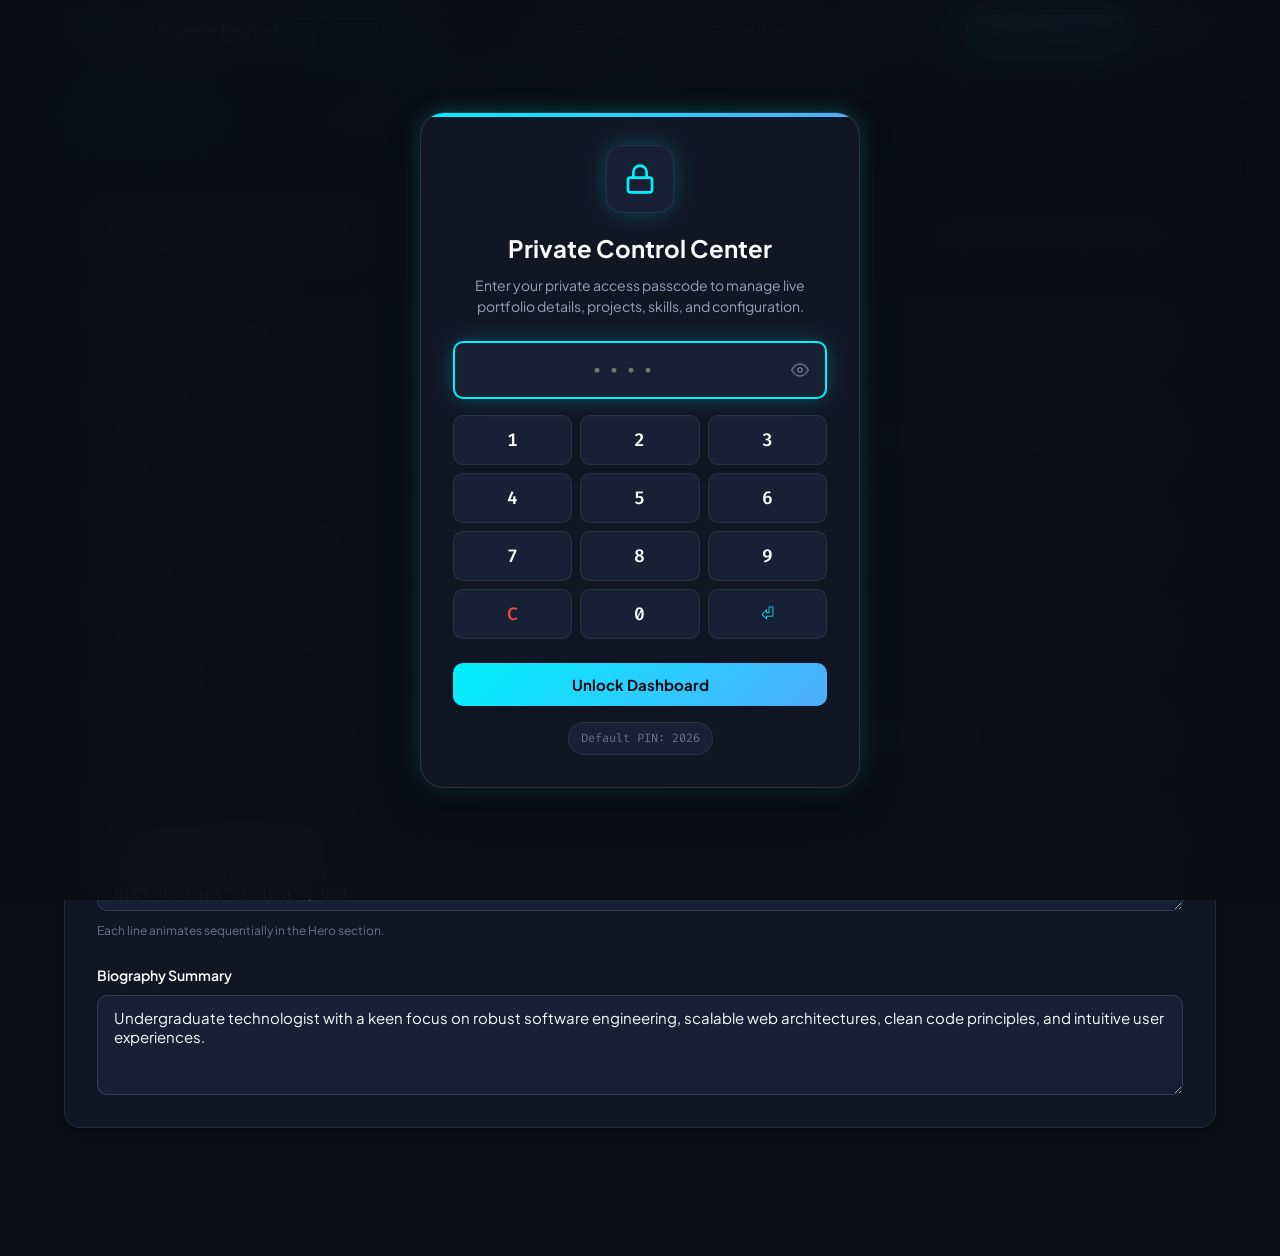
==== admin.html @ c428fb3c "feat: implement developer portfolio with JSON data store and private admin editor Co-authored-by: Op" ====
<!DOCTYPE html>
<html lang="en">
<head>
  <meta charset="UTF-8">
  <meta name="viewport" content="width=device-width, initial-scale=1.0">
  <title>Admin Control Center | Adeepa Marambage Portfolio</title>
  <meta name="robots" content="noindex, nofollow">

  <!-- Favicon -->
  <link rel="icon" type="image/svg+xml" href="data:image/svg+xml,<svg xmlns='http://www.w3.org/2000/svg' viewBox='0 0 100 100'><rect width='100' height='100' rx='20' fill='%230a0d14'/><text x='50' y='64' font-family='monospace' font-size='42' font-weight='bold' fill='%2300f2fe' text-anchor='middle'>&lt;AM/&gt;</text></svg>">

  <!-- Google Fonts Preconnect & Stylesheets -->
  <link rel="preconnect" href="https://fonts.googleapis.com">
  <link rel="preconnect" href="https://fonts.gstatic.com" crossorigin>
  <link href="https://fonts.googleapis.com/css2?family=Fira+Code:wght@400;500;600&family=Plus+Jakarta+Sans:wght@400;500;600;700;800&display=swap" rel="stylesheet">

  <!-- Core & Admin Stylesheets -->
  <link rel="stylesheet" href="css/style.css">
  <link rel="stylesheet" href="css/admin.css">
</head>
<body data-theme="dark">

  <!-- Passcode Security Gate Overlay -->
  <div class="passcode-gate-overlay" id="passcode-gate">
    <div class="passcode-card">
      <div class="lock-icon-wrapper">
        <svg viewBox="0 0 24 24" fill="none" stroke="currentColor" stroke-width="2" stroke-linecap="round" stroke-linejoin="round">
          <rect x="3" y="11" width="18" height="11" rx="2" ry="2"/>
          <path d="M7 11V7a5 5 0 0 1 10 0v4"/>
        </svg>
      </div>
      <h2 class="passcode-title">Private Control Center</h2>
      <p class="passcode-subtitle">
        Enter your private access passcode to manage live portfolio details, projects, skills, and configuration.
      </p>

      <div class="passcode-input-group">
        <input type="password" id="passcode-input" class="passcode-input" placeholder="••••" maxlength="16" autofocus autocomplete="off">
        <button type="button" class="toggle-visibility-btn" id="toggle-visibility-btn" title="Toggle visibility" aria-label="Toggle password visibility">
          <svg viewBox="0 0 24 24" width="18" height="18" fill="none" stroke="currentColor" stroke-width="2" stroke-linecap="round" stroke-linejoin="round"><path d="M1 12s4-8 11-8 11 8 11 8-4 8-11 8-11-8-11-8z"/><circle cx="12" cy="12" r="3"/></svg>
        </button>
      </div>

      <div class="passcode-error-msg" id="passcode-error"></div>

      <!-- Quick Numeric Keypad -->
      <div class="keypad-grid">
        <button type="button" class="keypad-btn" data-val="1">1</button>
        <button type="button" class="keypad-btn" data-val="2">2</button>
        <button type="button" class="keypad-btn" data-val="3">3</button>
        <button type="button" class="keypad-btn" data-val="4">4</button>
        <button type="button" class="keypad-btn" data-val="5">5</button>
        <button type="button" class="keypad-btn" data-val="6">6</button>
        <button type="button" class="keypad-btn" data-val="7">7</button>
        <button type="button" class="keypad-btn" data-val="8">8</button>
        <button type="button" class="keypad-btn" data-val="9">9</button>
        <button type="button" class="keypad-btn" data-val="clear" style="color: var(--error);">C</button>
        <button type="button" class="keypad-btn" data-val="0">0</button>
        <button type="button" class="keypad-btn" data-val="enter" style="color: var(--accent-primary);">⏎</button>
      </div>

      <button type="button" class="btn btn-primary" id="unlock-btn" style="width: 100%; margin-bottom: var(--space-4);">
        <span>Unlock Dashboard</span>
      </button>

      <div>
        <span class="passcode-hint">Default PIN: 2026</span>
      </div>
    </div>
  </div>

  <!-- Sticky Admin Header -->
  <header class="admin-header">
    <div class="container admin-header-content">
      <div class="admin-brand">
        <div class="nav-logo" style="margin: 0;">
          <span class="monogram">&lt;AM /&gt;</span>
          <span>Admin Portal</span>
        </div>
        <span class="admin-badge">Live Sync Active</span>
      </div>

      <div class="admin-controls-group">
        <a href="index.html" target="_blank" rel="noopener noreferrer" class="btn btn-secondary btn-sm" title="Preview live portfolio in a new tab">
          <svg viewBox="0 0 24 24" width="16" height="16" fill="none" stroke="currentColor" stroke-width="2" stroke-linecap="round" stroke-linejoin="round"><path d="M18 13v6a2 2 0 0 1-2 2H5a2 2 0 0 1-2-2V8a2 2 0 0 1 2-2h6"/><polyline points="15 3 21 3 21 9"/><line x1="10" y1="14" x2="21" y2="3"/></svg>
          <span>Preview Site</span>
        </a>
        <button type="button" class="btn btn-secondary btn-sm" id="export-json-btn" title="Download updated portfolio.json">
          <svg viewBox="0 0 24 24" width="16" height="16" fill="none" stroke="currentColor" stroke-width="2" stroke-linecap="round" stroke-linejoin="round"><path d="M21 15v4a2 2 0 0 1-2 2H5a2 2 0 0 1-2-2v-4"/><polyline points="7 10 12 15 17 10"/><line x1="12" y1="15" x2="12" y2="3"/></svg>
          <span>Export JSON</span>
        </button>
        <button type="button" class="btn btn-tertiary btn-sm" id="reset-defaults-btn" title="Reset changes back to default portfolio.json">
          <svg viewBox="0 0 24 24" width="16" height="16" fill="none" stroke="currentColor" stroke-width="2" stroke-linecap="round" stroke-linejoin="round"><path d="M3 12a9 9 0 1 0 9-9 9.75 9.75 0 0 0-6.74 2.74L3 8"/><path d="M3 3v5h5"/></svg>
          <span>Reset Defaults</span>
        </button>
        <button type="button" class="btn btn-primary btn-sm" id="save-live-btn" title="Save changes live to browser storage">
          <svg viewBox="0 0 24 24" width="16" height="16" fill="none" stroke="currentColor" stroke-width="2" stroke-linecap="round" stroke-linejoin="round"><path d="M19 21H5a2 2 0 0 1-2-2V5a2 2 0 0 1 2-2h11l5 5v11a2 2 0 0 1-2 2z"/><polyline points="17 21 17 13 7 13 7 21"/><polyline points="7 3 7 8 15 8"/></svg>
          <span>Save &amp; Apply Live</span>
        </button>
        <button type="button" class="btn btn-secondary btn-sm" id="lock-btn" title="Lock admin session">
          <svg viewBox="0 0 24 24" width="16" height="16" fill="none" stroke="currentColor" stroke-width="2" stroke-linecap="round" stroke-linejoin="round"><rect x="3" y="11" width="18" height="11" rx="2" ry="2"/><path d="M7 11V7a5 5 0 0 1 10 0v4"/></svg>
          <span>Lock</span>
        </button>
      </div>
    </div>
  </header>

  <!-- Main Dashboard Content -->
  <main class="container admin-main-container">
    <!-- Tab Navigation -->
    <nav class="admin-tabs-nav" aria-label="Dashboard Tabs">
      <button type="button" class="admin-tab-btn active" data-tab="profile">
        <svg viewBox="0 0 24 24" fill="none" stroke="currentColor" stroke-width="2" stroke-linecap="round" stroke-linejoin="round"><path d="M20 21v-2a4 4 0 0 0-4-4H8a4 4 0 0 0-4 4v2"/><circle cx="12" cy="7" r="4"/></svg>
        <span>Profile &amp; Bio</span>
      </button>
      <button type="button" class="admin-tab-btn" data-tab="projects">
        <svg viewBox="0 0 24 24" fill="none" stroke="currentColor" stroke-width="2" stroke-linecap="round" stroke-linejoin="round"><polygon points="12 2 2 7 12 12 22 7 12 2"/><polyline points="2 17 12 22 22 17"/><polyline points="2 12 12 17 22 12"/></svg>
        <span>Projects (CRUD)</span>
      </button>
      <button type="button" class="admin-tab-btn" data-tab="skills">
        <svg viewBox="0 0 24 24" fill="none" stroke="currentColor" stroke-width="2" stroke-linecap="round" stroke-linejoin="round"><path d="M14.7 6.3a1 1 0 0 0 0 1.4l1.6 1.6a1 1 0 0 0 1.4 0l3.77-3.77a6 6 0 0 1-7.94 7.94l-6.91 6.91a2.12 2.12 0 0 1-3-3l6.91-6.91a6 6 0 0 1 7.94-7.94l-3.76 3.76z"/></svg>
        <span>Skills</span>
      </button>
      <button type="button" class="admin-tab-btn" data-tab="stats">
        <svg viewBox="0 0 24 24" fill="none" stroke="currentColor" stroke-width="2" stroke-linecap="round" stroke-linejoin="round"><line x1="18" y1="20" x2="18" y2="10"/><line x1="12" y1="20" x2="12" y2="4"/><line x1="6" y1="20" x2="6" y2="14"/></svg>
        <span>Stats &amp; Timeline</span>
      </button>
      <button type="button" class="admin-tab-btn" data-tab="security">
        <svg viewBox="0 0 24 24" fill="none" stroke="currentColor" stroke-width="2" stroke-linecap="round" stroke-linejoin="round"><rect x="3" y="11" width="18" height="11" rx="2" ry="2"/><path d="M7 11V7a5 5 0 0 1 10 0v4"/></svg>
        <span>Security PIN</span>
      </button>
      <button type="button" class="admin-tab-btn" data-tab="raw">
        <svg viewBox="0 0 24 24" fill="none" stroke="currentColor" stroke-width="2" stroke-linecap="round" stroke-linejoin="round"><polyline points="16 18 22 12 16 6"/><polyline points="8 6 2 12 8 18"/></svg>
        <span>Raw JSON</span>
      </button>
    </nav>

    <!-- Tab 1: Profile & Bio -->
    <section class="admin-tab-panel active" id="tab-profile">
      <div class="admin-card">
        <div class="admin-card-header">
          <h3 class="admin-card-title">Personal &amp; Contact Details</h3>
          <span class="form-help">Syncs with Hero, About, and Contact sections</span>
        </div>

        <div class="admin-form-grid">
          <div class="form-group">
            <label class="form-label" for="profile-name">Full Name</label>
            <input type="text" class="form-control" id="profile-name">
          </div>
          <div class="form-group">
            <label class="form-label" for="profile-shortname">Short Name</label>
            <input type="text" class="form-control" id="profile-shortname">
          </div>
          <div class="form-group">
            <label class="form-label" for="profile-monogram">Monogram Logo</label>
            <input type="text" class="form-control" id="profile-monogram" placeholder="<AM />">
          </div>
          <div class="form-group">
            <label class="form-label" for="profile-degree">Degree / Title</label>
            <input type="text" class="form-control" id="profile-degree">
          </div>
          <div class="form-group">
            <label class="form-label" for="profile-institution">Institution / University</label>
            <input type="text" class="form-control" id="profile-institution">
          </div>
          <div class="form-group">
            <label class="form-label" for="profile-location">Location</label>
            <input type="text" class="form-control" id="profile-location">
          </div>
          <div class="form-group">
            <label class="form-label" for="profile-email">Email Address</label>
            <input type="email" class="form-control" id="profile-email">
          </div>
          <div class="form-group">
            <label class="form-label" for="profile-status">Availability Status</label>
            <input type="text" class="form-control" id="profile-status" placeholder="Available for Opportunities">
          </div>
          <div class="form-group">
            <label class="form-label" for="profile-github">GitHub Profile URL</label>
            <input type="url" class="form-control" id="profile-github">
          </div>
          <div class="form-group">
            <label class="form-label" for="profile-linkedin">LinkedIn Profile URL</label>
            <input type="url" class="form-control" id="profile-linkedin">
          </div>
        </div>

        <div class="admin-form-grid single-col" style="margin-top: var(--space-6);">
          <div class="form-group">
            <label class="form-label" for="profile-typewriter">Typewriter Subtitle Roles (One per line)</label>
            <textarea class="form-control" id="profile-typewriter" style="min-height: 100px; font-family: var(--font-mono);"></textarea>
            <span class="form-help">Each line animates sequentially in the Hero section.</span>
          </div>

          <div class="form-group">
            <label class="form-label" for="profile-bio">Biography Summary</label>
            <textarea class="form-control" id="profile-bio" style="min-height: 100px;"></textarea>
          </div>
        </div>
      </div>
    </section>

    <!-- Tab 2: Projects (CRUD) -->
    <section class="admin-tab-panel" id="tab-projects">
      <div class="admin-card">
        <div class="admin-card-header">
          <h3 class="admin-card-title">Featured Projects Management</h3>
          <button type="button" class="btn btn-primary btn-sm" onclick="openProjectModal(null)">
            <span>+ Add New Project</span>
          </button>
        </div>

        <div class="projects-manager-list" id="projects-list-container">
          <!-- Populated by admin.js -->
        </div>
      </div>
    </section>

    <!-- Tab 3: Skills -->
    <section class="admin-tab-panel" id="tab-skills">
      <div class="admin-card">
        <div class="admin-card-header">
          <h3 class="admin-card-title">Technical Skills Categories</h3>
          <span class="form-help">Add, edit, or remove technology tags per domain</span>
        </div>

        <div class="skills-manager-grid" id="skills-manager-container">
          <!-- Populated by admin.js -->
        </div>
      </div>
    </section>

    <!-- Tab 4: Stats & Timeline -->
    <section class="admin-tab-panel" id="tab-stats">
      <!-- Stats Editor -->
      <div class="admin-card">
        <div class="admin-card-header">
          <h3 class="admin-card-title">Key Impact Statistics</h3>
          <span class="form-help">4 numeric counter metrics shown on the portfolio</span>
        </div>

        <div class="admin-form-grid">
          <!-- Stat 0 -->
          <div class="form-group">
            <label class="form-label">Metric 1 (Projects)</label>
            <input type="text" class="form-control" id="stat-val-0" placeholder="10+">
            <input type="text" class="form-control" id="stat-lbl-0" placeholder="Projects Completed" style="margin-top: 6px;">
            <input type="number" class="form-control" id="stat-num-0" placeholder="Numeric: 10" style="margin-top: 6px;">
          </div>
          <!-- Stat 1 -->
          <div class="form-group">
            <label class="form-label">Metric 2 (Quality)</label>
            <input type="text" class="form-control" id="stat-val-1" placeholder="100%">
            <input type="text" class="form-control" id="stat-lbl-1" placeholder="Code Quality & Git" style="margin-top: 6px;">
            <input type="number" class="form-control" id="stat-num-1" placeholder="Numeric: 100" style="margin-top: 6px;">
          </div>
          <!-- Stat 2 -->
          <div class="form-group">
            <label class="form-label">Metric 3 (Domains)</label>
            <input type="text" class="form-control" id="stat-val-2" placeholder="4">
            <input type="text" class="form-control" id="stat-lbl-2" placeholder="Core Tech Domains" style="margin-top: 6px;">
            <input type="number" class="form-control" id="stat-num-2" placeholder="Numeric: 4" style="margin-top: 6px;">
          </div>
          <!-- Stat 3 -->
          <div class="form-group">
            <label class="form-label">Metric 4 (Pursuit)</label>
            <input type="text" class="form-control" id="stat-val-3" placeholder="BICT (Hons)">
            <input type="text" class="form-control" id="stat-lbl-3" placeholder="Degree Pursuit" style="margin-top: 6px;">
            <input type="number" class="form-control" id="stat-num-3" placeholder="Numeric (Optional)" style="margin-top: 6px;">
          </div>
        </div>
      </div>

      <!-- Timeline Editor -->
      <div class="admin-card">
        <div class="admin-card-header">
          <h3 class="admin-card-title">Academic &amp; Project Journey Milestones</h3>
          <button type="button" class="btn btn-primary btn-sm" onclick="openTimelineModal(null)">
            <span>+ Add Milestone</span>
          </button>
        </div>

        <div class="projects-manager-list" id="timeline-list-container">
          <!-- Populated by admin.js -->
        </div>
      </div>
    </section>

    <!-- Tab 5: Security PIN -->
    <section class="admin-tab-panel" id="tab-security">
      <div class="admin-card" style="max-width: 600px;">
        <div class="admin-card-header">
          <h3 class="admin-card-title">Update Private Access Passcode</h3>
          <span class="form-help">Customize the PIN used to unlock this page</span>
        </div>

        <form id="change-passcode-form">
          <div class="form-group" style="margin-bottom: var(--space-4);">
            <label class="form-label" for="current-pin">Current Passcode</label>
            <input type="password" class="form-control" id="current-pin" required placeholder="Default is 2026">
          </div>
          <div class="form-group" style="margin-bottom: var(--space-4);">
            <label class="form-label" for="new-pin">New Passcode (min 4 characters)</label>
            <input type="password" class="form-control" id="new-pin" required minlength="4">
          </div>
          <div class="form-group" style="margin-bottom: var(--space-6);">
            <label class="form-label" for="confirm-pin">Confirm New Passcode</label>
            <input type="password" class="form-control" id="confirm-pin" required minlength="4">
          </div>

          <button type="submit" class="btn btn-primary">
            <span>Update Passcode</span>
          </button>
        </form>

        <div style="margin-top: var(--space-8); padding-top: var(--space-4); border-top: 1px solid var(--border-subtle);">
          <p class="form-help">
            🔒 Passcode is securely saved in browser storage. Clearing browser data will reset the PIN back to the default <strong>2026</strong>.
          </p>
        </div>
      </div>
    </section>

    <!-- Tab 6: Raw JSON Editor -->
    <section class="admin-tab-panel" id="tab-raw">
      <div class="admin-card">
        <div class="admin-card-header">
          <h3 class="admin-card-title">Direct JSON Code Editor</h3>
          <div style="display: flex; gap: var(--space-2);">
            <button type="button" class="btn btn-secondary btn-sm" id="format-raw-btn">Format JSON</button>
            <button type="button" class="btn btn-primary btn-sm" id="apply-raw-btn">Apply &amp; Save Live</button>
          </div>
        </div>

        <textarea id="raw-json-editor" class="raw-json-textarea" spellcheck="false"></textarea>
      </div>
    </section>
  </main>

  <!-- Project Edit / Create Modal -->
  <div class="admin-modal-overlay" id="project-modal" role="dialog" aria-modal="true">
    <div class="admin-modal-card">
      <div class="admin-modal-header">
        <h3 id="project-modal-title">Edit Project</h3>
        <button type="button" class="modal-close-btn" onclick="closeProjectModal()">&times;</button>
      </div>

      <form id="project-form">
        <input type="hidden" id="modal-proj-id">

        <div class="form-group" style="margin-bottom: var(--space-4);">
          <label class="form-label" for="modal-proj-title">Project Title *</label>
          <input type="text" class="form-control" id="modal-proj-title" required>
        </div>

        <div class="admin-form-grid" style="margin-bottom: var(--space-4);">
          <div class="form-group">
            <label class="form-label" for="modal-proj-category">Category Key</label>
            <select class="form-control" id="modal-proj-category">
              <option value="systems">Systems</option>
              <option value="web">Web Application</option>
              <option value="backend">Backend / API</option>
            </select>
          </div>
          <div class="form-group">
            <label class="form-label" for="modal-proj-catlabel">Category Display Label</label>
            <input type="text" class="form-control" id="modal-proj-catlabel" placeholder="e.g. Systems / Web">
          </div>
        </div>

        <div class="admin-form-grid" style="margin-bottom: var(--space-4);">
          <div class="form-group">
            <label class="form-label" for="modal-proj-badge">Badge Label</label>
            <input type="text" class="form-control" id="modal-proj-badge" placeholder="e.g. Systems & Billing">
          </div>
          <div class="form-group" style="display: flex; align-items: center; gap: 8px; margin-top: 28px;">
            <input type="checkbox" id="modal-proj-featured" style="width: 18px; height: 18px;">
            <label for="modal-proj-featured" style="font-weight: 600; cursor: pointer;">Featured Project</label>
          </div>
        </div>

        <div class="form-group" style="margin-bottom: var(--space-4);">
          <label class="form-label" for="modal-proj-desc">Description</label>
          <textarea class="form-control" id="modal-proj-desc" style="min-height: 80px;"></textarea>
        </div>

        <div class="form-group" style="margin-bottom: var(--space-4);">
          <label class="form-label" for="modal-proj-tags">Technology Tags (Comma-separated)</label>
          <input type="text" class="form-control" id="modal-proj-tags" placeholder="PHP, MySQL, JavaScript, CSS3">
        </div>

        <div class="admin-form-grid" style="margin-bottom: var(--space-6);">
          <div class="form-group">
            <label class="form-label" for="modal-proj-github">GitHub URL</label>
            <input type="url" class="form-control" id="modal-proj-github">
          </div>
          <div class="form-group">
            <label class="form-label" for="modal-proj-demo">Live Demo URL (Optional)</label>
            <input type="url" class="form-control" id="modal-proj-demo" placeholder="https://...">
          </div>
        </div>

        <div style="display: flex; justify-content: flex-end; gap: var(--space-3);">
          <button type="button" class="btn btn-secondary" onclick="closeProjectModal()">Cancel</button>
          <button type="submit" class="btn btn-primary">Save Project</button>
        </div>
      </form>
    </div>
  </div>

  <!-- Timeline Edit / Create Modal -->
  <div class="admin-modal-overlay" id="timeline-modal" role="dialog" aria-modal="true">
    <div class="admin-modal-card">
      <div class="admin-modal-header">
        <h3 id="timeline-modal-title">Edit Milestone</h3>
        <button type="button" class="modal-close-btn" onclick="closeTimelineModal()">&times;</button>
      </div>

      <form id="timeline-form">
        <div class="form-group" style="margin-bottom: var(--space-4);">
          <label class="form-label" for="modal-time-period">Time Period *</label>
          <input type="text" class="form-control" id="modal-time-period" required placeholder="e.g. 2023 - Present">
        </div>

        <div class="form-group" style="margin-bottom: var(--space-4);">
          <label class="form-label" for="modal-time-title">Title / Degree *</label>
          <input type="text" class="form-control" id="modal-time-title" required>
        </div>

        <div class="form-group" style="margin-bottom: var(--space-4);">
          <label class="form-label" for="modal-time-inst">Institution / Organization</label>
          <input type="text" class="form-control" id="modal-time-inst">
        </div>

        <div class="form-group" style="margin-bottom: var(--space-4);">
          <label class="form-label" for="modal-time-desc">Description</label>
          <textarea class="form-control" id="modal-time-desc" style="min-height: 80px;"></textarea>
        </div>

        <div class="form-group" style="margin-bottom: var(--space-6);">
          <label class="form-label" for="modal-time-type">Type</label>
          <select class="form-control" id="modal-time-type">
            <option value="education">Education</option>
            <option value="project">Project / Experience</option>
          </select>
        </div>

        <div style="display: flex; justify-content: flex-end; gap: var(--space-3);">
          <button type="button" class="btn btn-secondary" onclick="closeTimelineModal()">Cancel</button>
          <button type="submit" class="btn btn-primary">Save Milestone</button>
        </div>
      </form>
    </div>
  </div>

  <!-- Admin Toast Notification -->
  <aside class="toast-notification" id="admin-toast" role="status" aria-live="polite">
    <svg viewBox="0 0 24 24" fill="none" stroke="currentColor" stroke-width="2" stroke-linecap="round" stroke-linejoin="round">
      <path d="M22 11.08V12a10 10 0 1 1-5.93-9.14"/>
      <polyline points="22 4 12 14.01 9 11.01"/>
    </svg>
    <span id="admin-toast-msg">Operation completed!</span>
  </aside>

  <!-- Admin JavaScript Engine -->
  <script src="js/admin.js" defer></script>
</body>
</html>
---- css/style.css ----
/* ==========================================================================
   Adeepa Marambage - Personal Developer Portfolio Design System
   Architecture: Pure Modern CSS3 (Variables, Grid, Flexbox, Glassmorphism)
   Themes: Cyber Obsidian (Dark, Default) & Clean Silicon (Light)
   ========================================================================== */

/* --- 1. CSS Custom Properties / Design Tokens --- */
:root {
  /* Dark Theme Tokens ("Cyber Obsidian" - Default) */
  --bg-base: #0a0d14;
  --bg-surface: #111625;
  --bg-surface-elevated: #182035;
  --bg-glass: rgba(17, 22, 37, 0.78);
  --bg-glass-card: rgba(17, 22, 37, 0.65);
  --border-subtle: rgba(255, 255, 255, 0.08);
  --border-card: rgba(255, 255, 255, 0.12);
  --border-focus: #00f2fe;

  --accent-primary: #00f2fe;
  --accent-secondary: #4facfe;
  --accent-gradient: linear-gradient(135deg, #00f2fe 0%, #4facfe 100%);
  --accent-glow: rgba(0, 242, 254, 0.28);
  --accent-glow-subtle: rgba(0, 242, 254, 0.12);

  --text-primary: #f8fafc;
  --text-secondary: #94a3b8;
  --text-muted: #64748b;

  --success: #10b981;
  --success-glow: rgba(16, 185, 129, 0.3);
  --warning: #f59e0b;
  --error: #ef4444;

  /* Typography */
  --font-sans: 'Plus Jakarta Sans', system-ui, -apple-system, BlinkMacSystemFont, 'Segoe UI', Roboto, sans-serif;
  --font-mono: 'Fira Code', 'JetBrains Mono', SFMono-Regular, Consolas, monospace;

  /* Spacing Scale */
  --space-1: 4px;
  --space-2: 8px;
  --space-3: 12px;
  --space-4: 16px;
  --space-6: 24px;
  --space-8: 32px;
  --space-12: 48px;
  --space-16: 64px;
  --space-24: 96px;

  /* Border Radii */
  --radius-sm: 6px;
  --radius-md: 10px;
  --radius-lg: 16px;
  --radius-xl: 24px;
  --radius-full: 9999px;

  /* Shadows */
  --shadow-sm: 0 2px 8px rgba(0, 0, 0, 0.2);
  --shadow-md: 0 8px 24px -4px rgba(0, 0, 0, 0.35);
  --shadow-lg: 0 16px 36px -6px rgba(0, 0, 0, 0.5);
  --shadow-glow: 0 0 24px -2px var(--accent-glow);
  --shadow-hover: 0 14px 32px -6px rgba(0, 0, 0, 0.45), 0 0 20px -2px var(--accent-glow);

  /* Transitions */
  --ease-standard: cubic-bezier(0.4, 0, 0.2, 1);
  --transition-fast: 160ms var(--ease-standard);
  --transition-normal: 260ms var(--ease-standard);
  --transition-slow: 400ms var(--ease-standard);

  /* Layout */
  --container-max: 1200px;
  --nav-height: 72px;
}

/* Light Theme Tokens ("Clean Silicon") */
[data-theme="light"] {
  --bg-base: #f8fafc;
  --bg-surface: #ffffff;
  --bg-surface-elevated: #f1f5f9;
  --bg-glass: rgba(255, 255, 255, 0.88);
  --bg-glass-card: rgba(255, 255, 255, 0.85);
  --border-subtle: rgba(15, 23, 42, 0.08);
  --border-card: rgba(15, 23, 42, 0.12);
  --border-focus: #0284c7;

  --accent-primary: #0284c7;
  --accent-secondary: #2563eb;
  --accent-gradient: linear-gradient(135deg, #0284c7 0%, #2563eb 100%);
  --accent-glow: rgba(2, 132, 199, 0.22);
  --accent-glow-subtle: rgba(2, 132, 199, 0.1);

  --text-primary: #0f172a;
  --text-secondary: #334155;
  --text-muted: #64748b;

  --success: #059669;
  --success-glow: rgba(5, 150, 105, 0.25);
  --warning: #d97706;
  --error: #dc2626;

  --shadow-sm: 0 2px 8px rgba(15, 23, 42, 0.06);
  --shadow-md: 0 8px 24px -4px rgba(15, 23, 42, 0.08);
  --shadow-lg: 0 16px 36px -6px rgba(15, 23, 42, 0.12);
  --shadow-hover: 0 14px 32px -6px rgba(15, 23, 42, 0.12), 0 0 20px -2px var(--accent-glow);
}

/* --- 2. CSS Reset & Base Elements --- */
*, *::before, *::after {
  box-sizing: border-box;
  margin: 0;
  padding: 0;
}

html {
  font-size: 16px;
  scroll-behavior: smooth;
  scroll-padding-top: calc(var(--nav-height) + 16px);
  -webkit-text-size-adjust: 100%;
}

body {
  font-family: var(--font-sans);
  background-color: var(--bg-base);
  color: var(--text-primary);
  line-height: 1.6;
  min-height: 100vh;
  overflow-x: hidden;
  transition: background-color var(--transition-normal), color var(--transition-normal);
  position: relative;
}

/* Background ambient tech glow effects */
body::before {
  content: '';
  position: fixed;
  top: -200px;
  left: 50%;
  transform: translateX(-50%);
  width: 900px;
  height: 500px;
  background: radial-gradient(circle, var(--accent-glow-subtle) 0%, transparent 70%);
  pointer-events: none;
  z-index: 0;
}

a {
  color: inherit;
  text-decoration: none;
  transition: color var(--transition-fast);
}

ul {
  list-style: none;
}

img, svg {
  display: block;
  max-width: 100%;
}

button, input, textarea {
  font-family: inherit;
  font-size: inherit;
  color: inherit;
}

button {
  cursor: pointer;
  border: none;
  background: none;
}

/* Focus styles */
:focus-visible {
  outline: 2px solid var(--border-focus);
  outline-offset: 3px;
  border-radius: var(--radius-sm);
}

/* --- 3. Layout Containers --- */
.container {
  width: 100%;
  max-width: var(--container-max);
  margin-left: auto;
  margin-right: auto;
  padding-left: var(--space-6);
  padding-right: var(--space-6);
  position: relative;
  z-index: 1;
}

.section {
  padding-top: var(--space-24);
  padding-bottom: var(--space-24);
  position: relative;
}

.section-header {
  text-align: center;
  max-width: 680px;
  margin: 0 auto var(--space-16);
}

.section-tag {
  display: inline-flex;
  align-items: center;
  gap: var(--space-2);
  font-family: var(--font-mono);
  font-size: 0.8125rem;
  font-weight: 500;
  text-transform: uppercase;
  letter-spacing: 0.08em;
  color: var(--accent-primary);
  background: var(--accent-glow-subtle);
  border: 1px solid var(--border-subtle);
  padding: 4px 14px;
  border-radius: var(--radius-full);
  margin-bottom: var(--space-3);
}

.section-title {
  font-size: 2.25rem;
  font-weight: 700;
  line-height: 1.25;
  letter-spacing: -0.02em;
  margin-bottom: var(--space-3);
  color: var(--text-primary);
}

.section-subtitle {
  font-size: 1.0625rem;
  color: var(--text-secondary);
  line-height: 1.6;
}

/* --- 4. Navigation & Header --- */
.navbar {
  position: fixed;
  top: 0;
  left: 0;
  right: 0;
  height: var(--nav-height);
  z-index: 1000;
  display: flex;
  align-items: center;
  transition: background-color var(--transition-normal), backdrop-filter var(--transition-normal), border-color var(--transition-normal), box-shadow var(--transition-normal);
  border-bottom: 1px solid transparent;
}

.navbar.scrolled {
  background: var(--bg-glass);
  backdrop-filter: blur(14px);
  -webkit-backdrop-filter: blur(14px);
  border-bottom: 1px solid var(--border-subtle);
  box-shadow: var(--shadow-sm);
}

.nav-container {
  display: flex;
  align-items: center;
  justify-content: space-between;
  width: 100%;
}

.nav-logo {
  display: flex;
  align-items: center;
  gap: var(--space-2);
  font-weight: 700;
  font-size: 1.25rem;
  letter-spacing: -0.01em;
  color: var(--text-primary);
}

.nav-logo .monogram {
  font-family: var(--font-mono);
  font-size: 1.125rem;
  font-weight: 700;
  background: var(--accent-gradient);
  -webkit-background-clip: text;
  background-clip: text;
  color: transparent;
  padding: 4px 8px;
  border-radius: var(--radius-sm);
  background-color: var(--bg-surface-elevated);
  border: 1px solid var(--border-subtle);
  display: inline-block;
  transition: transform var(--transition-fast), box-shadow var(--transition-fast);
}

.nav-logo:hover .monogram {
  transform: scale(1.05);
  box-shadow: var(--shadow-glow);
}

.nav-menu {
  display: flex;
  align-items: center;
  gap: var(--space-8);
}

.nav-link {
  font-size: 0.9375rem;
  font-weight: 500;
  color: var(--text-secondary);
  position: relative;
  padding: 6px 0;
  transition: color var(--transition-fast);
}

.nav-link::after {
  content: '';
  position: absolute;
  bottom: 0;
  left: 50%;
  width: 0;
  height: 2px;
  background: var(--accent-gradient);
  border-radius: var(--radius-full);
  transition: width var(--transition-normal), left var(--transition-normal);
}

.nav-link:hover,
.nav-link.active {
  color: var(--text-primary);
}

.nav-link:hover::after,
.nav-link.active::after {
  width: 100%;
  left: 0;
}

.nav-actions {
  display: flex;
  align-items: center;
  gap: var(--space-4);
}

/* Theme Toggle Button */
.theme-toggle-btn {
  display: inline-flex;
  align-items: center;
  justify-content: center;
  width: 42px;
  height: 42px;
  border-radius: var(--radius-full);
  background: var(--bg-surface);
  border: 1px solid var(--border-subtle);
  color: var(--text-primary);
  transition: transform var(--transition-fast), background-color var(--transition-fast), border-color var(--transition-fast), box-shadow var(--transition-fast);
  position: relative;
  overflow: hidden;
}

.theme-toggle-btn:hover {
  border-color: var(--border-focus);
  box-shadow: var(--shadow-glow);
  transform: rotate(15deg);
}

.theme-toggle-btn svg {
  width: 20px;
  height: 20px;
  transition: transform var(--transition-normal), opacity var(--transition-normal);
}

.theme-toggle-btn .icon-moon {
  display: block;
}

.theme-toggle-btn .icon-sun {
  display: none;
}

[data-theme="light"] .theme-toggle-btn .icon-moon {
  display: none;
}

[data-theme="light"] .theme-toggle-btn .icon-sun {
  display: block;
}

/* Mobile Hamburger Button */
.nav-toggle-btn {
  display: none;
  flex-direction: column;
  justify-content: space-between;
  width: 32px;
  height: 24px;
  padding: 0;
  z-index: 1001;
}

.nav-toggle-btn span {
  display: block;
  height: 2.5px;
  width: 100%;
  background-color: var(--text-primary);
  border-radius: var(--radius-full);
  transition: transform var(--transition-normal), opacity var(--transition-normal);
}

.nav-toggle-btn.open span:nth-child(1) {
  transform: translateY(10.5px) rotate(45deg);
}

.nav-toggle-btn.open span:nth-child(2) {
  opacity: 0;
}

.nav-toggle-btn.open span:nth-child(3) {
  transform: translateY(-10.5px) rotate(-45deg);
}

/* --- 5. Hero Section --- */
.hero-section {
  min-height: 100vh;
  display: flex;
  align-items: center;
  padding-top: calc(var(--nav-height) + var(--space-12));
  padding-bottom: var(--space-16);
  position: relative;
}

.hero-content {
  max-width: 860px;
}

/* Status Pill */
.status-pill {
  display: inline-flex;
  align-items: center;
  gap: var(--space-2);
  padding: 6px 14px;
  background: var(--bg-surface);
  border: 1px solid var(--border-subtle);
  border-radius: var(--radius-full);
  font-size: 0.875rem;
  font-weight: 500;
  color: var(--text-secondary);
  margin-bottom: var(--space-6);
  box-shadow: var(--shadow-sm);
}

.pulse-dot {
  width: 8px;
  height: 8px;
  background-color: var(--success);
  border-radius: var(--radius-full);
  position: relative;
}

.pulse-dot::after {
  content: '';
  position: absolute;
  top: -3px;
  left: -3px;
  right: -3px;
  bottom: -3px;
  border-radius: var(--radius-full);
  background-color: var(--success);
  opacity: 0.75;
  animation: pulse 2s infinite cubic-bezier(0.4, 0, 0.6, 1);
}

@keyframes pulse {
  0% {
    transform: scale(0.9);
    opacity: 0.8;
  }
  70% {
    transform: scale(2.2);
    opacity: 0;
  }
  100% {
    transform: scale(2.2);
    opacity: 0;
  }
}

.hero-greeting {
  font-family: var(--font-mono);
  font-size: 1.125rem;
  color: var(--accent-primary);
  margin-bottom: var(--space-2);
  font-weight: 500;
}

.hero-name {
  font-size: clamp(2.5rem, 6vw, 4rem);
  font-weight: 800;
  line-height: 1.1;
  letter-spacing: -0.03em;
  margin-bottom: var(--space-4);
  background: linear-gradient(135deg, var(--text-primary) 30%, var(--accent-primary) 100%);
  -webkit-background-clip: text;
  background-clip: text;
  color: transparent;
}

.hero-typewriter-container {
  display: flex;
  align-items: center;
  font-size: clamp(1.25rem, 3vw, 1.75rem);
  font-weight: 600;
  color: var(--text-secondary);
  min-height: 2.2rem;
  margin-bottom: var(--space-6);
}

.hero-typewriter-prefix {
  margin-right: var(--space-2);
  color: var(--text-muted);
}

.hero-typewriter-text {
  color: var(--accent-primary);
  font-family: var(--font-mono);
}

.typewriter-cursor {
  display: inline-block;
  margin-left: 2px;
  width: 2px;
  height: 1.2em;
  background-color: var(--accent-primary);
  vertical-align: text-bottom;
  animation: blink 1s step-end infinite;
}

@keyframes blink {
  0%, 100% { opacity: 1; }
  50% { opacity: 0; }
}

.hero-bio {
  font-size: 1.125rem;
  color: var(--text-secondary);
  line-height: 1.7;
  max-width: 660px;
  margin-bottom: var(--space-8);
}

/* Button Component Hierarchy */
.hero-cta-group {
  display: flex;
  flex-wrap: wrap;
  align-items: center;
  gap: var(--space-4);
  margin-bottom: var(--space-12);
}

.btn {
  display: inline-flex;
  align-items: center;
  justify-content: center;
  gap: var(--space-2);
  padding: 12px 24px;
  font-size: 0.9375rem;
  font-weight: 600;
  border-radius: var(--radius-md);
  transition: transform var(--transition-fast), box-shadow var(--transition-fast), background var(--transition-fast), border-color var(--transition-fast);
  white-space: nowrap;
}

.btn:active {
  transform: scale(0.97);
}

.btn-primary {
  background: var(--accent-gradient);
  color: #0a0d14;
  font-weight: 700;
  box-shadow: var(--shadow-sm);
  position: relative;
  overflow: hidden;
}

.btn-primary:hover {
  box-shadow: var(--shadow-glow);
  transform: translateY(-2px);
}

.btn-secondary {
  background: var(--bg-surface);
  border: 1px solid var(--border-card);
  color: var(--text-primary);
  backdrop-filter: blur(8px);
}

.btn-secondary:hover {
  border-color: var(--border-focus);
  box-shadow: var(--shadow-sm);
  background: var(--bg-surface-elevated);
  transform: translateY(-2px);
}

.btn-tertiary {
  background: transparent;
  color: var(--text-secondary);
  border: 1px dashed var(--border-card);
}

.btn-tertiary:hover {
  color: var(--accent-primary);
  border-color: var(--accent-primary);
  background: var(--accent-glow-subtle);
  transform: translateY(-2px);
}

.hero-socials {
  display: flex;
  align-items: center;
  gap: var(--space-4);
}

.social-link {
  display: inline-flex;
  align-items: center;
  justify-content: center;
  width: 44px;
  height: 44px;
  border-radius: var(--radius-md);
  background: var(--bg-surface);
  border: 1px solid var(--border-subtle);
  color: var(--text-secondary);
  transition: transform var(--transition-fast), color var(--transition-fast), border-color var(--transition-fast), box-shadow var(--transition-fast);
}

.social-link svg {
  width: 20px;
  height: 20px;
  fill: currentColor;
}

.social-link:hover {
  color: var(--accent-primary);
  border-color: var(--border-focus);
  transform: translateY(-3px);
  box-shadow: var(--shadow-glow);
}

/* Scroll indicator */
.hero-scroll-indicator {
  position: absolute;
  bottom: var(--space-8);
  left: 50%;
  transform: translateX(-50%);
  display: flex;
  flex-direction: column;
  align-items: center;
  gap: var(--space-2);
  color: var(--text-muted);
  font-size: 0.75rem;
  font-family: var(--font-mono);
  text-transform: uppercase;
  letter-spacing: 0.1em;
  opacity: 0.7;
  transition: opacity var(--transition-fast);
}

.hero-scroll-indicator:hover {
  opacity: 1;
  color: var(--accent-primary);
}

.hero-scroll-arrow {
  animation: bounce 2s infinite;
}

@keyframes bounce {
  0%, 20%, 50%, 80%, 100% {
    transform: translateY(0);
  }
  40% {
    transform: translateY(6px);
  }
  60% {
    transform: translateY(3px);
  }
}

/* --- 6. About & Stats Section --- */
.about-grid {
  display: grid;
  grid-template-columns: 1fr 1.6fr;
  gap: var(--space-8);
  margin-bottom: var(--space-12);
}

.profile-card {
  background: var(--bg-surface);
  border: 1px solid var(--border-subtle);
  border-radius: var(--radius-lg);
  padding: var(--space-8);
  box-shadow: var(--shadow-md);
  position: relative;
  overflow: hidden;
  display: flex;
  flex-direction: column;
  justify-content: space-between;
}

.profile-card::before {
  content: '';
  position: absolute;
  top: 0;
  left: 0;
  right: 0;
  height: 4px;
  background: var(--accent-gradient);
}

.profile-avatar-wrapper {
  margin-bottom: var(--space-6);
  display: flex;
  align-items: center;
  gap: var(--space-4);
}

.avatar-badge {
  width: 72px;
  height: 72px;
  border-radius: var(--radius-lg);
  background: var(--bg-surface-elevated);
  border: 2px solid var(--accent-primary);
  display: flex;
  align-items: center;
  justify-content: center;
  font-family: var(--font-mono);
  font-size: 1.5rem;
  font-weight: 700;
  color: var(--accent-primary);
  box-shadow: var(--shadow-glow);
}

.profile-title-group h3 {
  font-size: 1.35rem;
  font-weight: 700;
  color: var(--text-primary);
}

.profile-title-group p {
  font-size: 0.875rem;
  color: var(--text-muted);
}

.profile-meta-list {
  display: flex;
  flex-direction: column;
  gap: var(--space-3);
  margin-top: var(--space-6);
  border-top: 1px solid var(--border-subtle);
  padding-top: var(--space-6);
}

.profile-meta-item {
  display: flex;
  align-items: center;
  gap: var(--space-3);
  font-size: 0.9375rem;
  color: var(--text-secondary);
}

.profile-meta-item svg {
  width: 18px;
  height: 18px;
  color: var(--accent-primary);
  flex-shrink: 0;
}

.about-bio-card {
  background: var(--bg-surface);
  border: 1px solid var(--border-subtle);
  border-radius: var(--radius-lg);
  padding: var(--space-8);
  box-shadow: var(--shadow-md);
  display: flex;
  flex-direction: column;
  justify-content: space-between;
}

.about-bio-card h3 {
  font-size: 1.5rem;
  font-weight: 700;
  margin-bottom: var(--space-4);
  color: var(--text-primary);
}

.about-bio-card p {
  color: var(--text-secondary);
  font-size: 1.0625rem;
  line-height: 1.7;
  margin-bottom: var(--space-4);
}

.about-highlights {
  display: flex;
  flex-direction: column;
  gap: var(--space-3);
  margin-top: var(--space-4);
  background: var(--bg-surface-elevated);
  padding: var(--space-4) var(--space-6);
  border-radius: var(--radius-md);
  border-left: 3px solid var(--accent-primary);
}

.highlight-row {
  display: flex;
  align-items: center;
  gap: var(--space-2);
  font-size: 0.9375rem;
  color: var(--text-primary);
}

.highlight-row svg {
  color: var(--accent-primary);
  width: 16px;
  height: 16px;
  flex-shrink: 0;
}

/* Stats Counter Grid */
.stats-grid {
  display: grid;
  grid-template-columns: repeat(4, 1fr);
  gap: var(--space-6);
}

.stat-card {
  background: var(--bg-surface);
  border: 1px solid var(--border-subtle);
  border-radius: var(--radius-lg);
  padding: var(--space-6);
  text-align: center;
  transition: transform var(--transition-normal), border-color var(--transition-normal), box-shadow var(--transition-normal);
  position: relative;
  overflow: hidden;
}

.stat-card:hover {
  transform: translateY(-4px);
  border-color: var(--border-focus);
  box-shadow: var(--shadow-hover);
}

.stat-value {
  font-size: 2.5rem;
  font-weight: 800;
  font-family: var(--font-mono);
  background: var(--accent-gradient);
  -webkit-background-clip: text;
  background-clip: text;
  color: transparent;
  line-height: 1.1;
  margin-bottom: var(--space-2);
}

.stat-label {
  font-size: 0.875rem;
  font-weight: 500;
  color: var(--text-secondary);
}

/* --- 7. Technical Skills Section --- */
.skills-grid {
  display: grid;
  grid-template-columns: repeat(2, 1fr);
  gap: var(--space-6);
}

.skill-category-card {
  background: var(--bg-surface);
  border: 1px solid var(--border-subtle);
  border-radius: var(--radius-lg);
  padding: var(--space-8);
  box-shadow: var(--shadow-sm);
  transition: transform var(--transition-normal), border-color var(--transition-normal), box-shadow var(--transition-normal);
  position: relative;
}

.skill-category-card:hover {
  transform: translateY(-4px);
  border-color: var(--border-focus);
  box-shadow: var(--shadow-hover);
}

.skill-category-header {
  display: flex;
  align-items: center;
  gap: var(--space-3);
  margin-bottom: var(--space-6);
}

.skill-category-icon {
  width: 44px;
  height: 44px;
  border-radius: var(--radius-md);
  background: var(--bg-surface-elevated);
  border: 1px solid var(--border-subtle);
  display: flex;
  align-items: center;
  justify-content: center;
  color: var(--accent-primary);
  flex-shrink: 0;
}

.skill-category-icon svg {
  width: 22px;
  height: 22px;
}

.skill-category-title {
  font-size: 1.25rem;
  font-weight: 700;
  color: var(--text-primary);
}

.skill-tags-wrapper {
  display: flex;
  flex-wrap: wrap;
  gap: var(--space-2);
}

.skill-badge {
  display: inline-flex;
  align-items: center;
  gap: 6px;
  padding: 6px 14px;
  font-family: var(--font-mono);
  font-size: 0.8125rem;
  font-weight: 500;
  background: var(--bg-surface-elevated);
  color: var(--text-secondary);
  border: 1px solid var(--border-subtle);
  border-radius: var(--radius-sm);
  transition: all var(--transition-fast);
}

.skill-badge:hover {
  color: var(--text-primary);
  border-color: var(--border-focus);
  background: var(--bg-surface);
  box-shadow: 0 0 12px -2px var(--accent-glow);
  transform: translateY(-2px);
}

/* --- 8. Featured Projects Section --- */
.projects-filter-bar {
  display: flex;
  align-items: center;
  justify-content: center;
  flex-wrap: wrap;
  gap: var(--space-2);
  margin-bottom: var(--space-12);
}

.filter-btn {
  padding: 8px 18px;
  border-radius: var(--radius-full);
  font-size: 0.875rem;
  font-weight: 600;
  color: var(--text-secondary);
  background: var(--bg-surface);
  border: 1px solid var(--border-subtle);
  transition: all var(--transition-fast);
}

.filter-btn:hover {
  color: var(--text-primary);
  border-color: var(--border-focus);
}

.filter-btn.active {
  background: var(--accent-gradient);
  color: #0a0d14;
  font-weight: 700;
  border-color: transparent;
  box-shadow: var(--shadow-glow);
}

.projects-grid {
  display: grid;
  grid-template-columns: repeat(2, 1fr);
  gap: var(--space-8);
}

.project-card {
  background: var(--bg-surface);
  border: 1px solid var(--border-subtle);
  border-radius: var(--radius-lg);
  overflow: hidden;
  box-shadow: var(--shadow-sm);
  display: flex;
  flex-direction: column;
  transition: transform var(--transition-normal), border-color var(--transition-normal), box-shadow var(--transition-normal), opacity var(--transition-normal);
  position: relative;
}

.project-card:hover {
  transform: translateY(-6px);
  border-color: var(--border-focus);
  box-shadow: var(--shadow-hover);
}

.project-mockup-header {
  height: 180px;
  background: var(--bg-surface-elevated);
  border-bottom: 1px solid var(--border-subtle);
  display: flex;
  align-items: center;
  justify-content: center;
  position: relative;
  overflow: hidden;
  padding: var(--space-4);
}

.project-mockup-header::before {
  content: '';
  position: absolute;
  top: 0;
  left: 0;
  right: 0;
  bottom: 0;
  background: radial-gradient(circle at 50% 40%, var(--accent-glow-subtle) 0%, transparent 75%);
  pointer-events: none;
}

.project-badge {
  position: absolute;
  top: var(--space-3);
  right: var(--space-3);
  padding: 4px 10px;
  font-family: var(--font-mono);
  font-size: 0.75rem;
  font-weight: 600;
  background: var(--bg-glass);
  backdrop-filter: blur(8px);
  border: 1px solid var(--border-subtle);
  border-radius: var(--radius-full);
  color: var(--accent-primary);
  z-index: 2;
}

.mockup-preview-code {
  font-family: var(--font-mono);
  font-size: 0.8125rem;
  color: var(--text-muted);
  width: 90%;
  background: var(--bg-base);
  border: 1px solid var(--border-subtle);
  border-radius: var(--radius-sm);
  padding: var(--space-3);
  box-shadow: var(--shadow-sm);
  user-select: none;
}

.mockup-preview-code .dot-bar {
  display: flex;
  gap: 6px;
  margin-bottom: 8px;
}

.mockup-preview-code .dot {
  width: 8px;
  height: 8px;
  border-radius: 50%;
  background-color: var(--border-card);
}

.mockup-preview-code .dot:nth-child(1) { background-color: #ef4444; }
.mockup-preview-code .dot:nth-child(2) { background-color: #f59e0b; }
.mockup-preview-code .dot:nth-child(3) { background-color: #10b981; }

.project-body {
  padding: var(--space-6);
  display: flex;
  flex-direction: column;
  flex-grow: 1;
}

.project-category-label {
  font-family: var(--font-mono);
  font-size: 0.75rem;
  text-transform: uppercase;
  color: var(--accent-primary);
  margin-bottom: var(--space-1);
  letter-spacing: 0.05em;
}

.project-title {
  font-size: 1.35rem;
  font-weight: 700;
  color: var(--text-primary);
  margin-bottom: var(--space-3);
}

.project-description {
  color: var(--text-secondary);
  font-size: 0.9375rem;
  line-height: 1.6;
  margin-bottom: var(--space-6);
  flex-grow: 1;
}

.project-tags {
  display: flex;
  flex-wrap: wrap;
  gap: var(--space-2);
  margin-bottom: var(--space-6);
}

.project-tag {
  font-family: var(--font-mono);
  font-size: 0.75rem;
  padding: 3px 8px;
  border-radius: var(--radius-sm);
  background: var(--bg-surface-elevated);
  color: var(--text-muted);
  border: 1px solid var(--border-subtle);
}

.project-actions {
  display: flex;
  align-items: center;
  gap: var(--space-3);
  border-top: 1px solid var(--border-subtle);
  padding-top: var(--space-4);
  margin-top: auto;
}

.project-link {
  display: inline-flex;
  align-items: center;
  gap: var(--space-2);
  font-size: 0.875rem;
  font-weight: 600;
  color: var(--text-primary);
  padding: 6px 12px;
  border-radius: var(--radius-sm);
  background: var(--bg-surface-elevated);
  border: 1px solid var(--border-subtle);
  transition: all var(--transition-fast);
}

.project-link svg {
  width: 16px;
  height: 16px;
  fill: currentColor;
}

.project-link:hover {
  background: var(--accent-gradient);
  color: #0a0d14;
  border-color: transparent;
  box-shadow: var(--shadow-sm);
}

/* Filtering animation states */
.project-card.hidden {
  display: none;
}

/* --- 9. Journey & Timeline Section --- */
.timeline-wrapper {
  position: relative;
  max-width: 800px;
  margin: 0 auto;
  padding-left: var(--space-8);
}

.timeline-wrapper::before {
  content: '';
  position: absolute;
  top: 12px;
  bottom: 12px;
  left: 11px;
  width: 2px;
  background: linear-gradient(180deg, var(--accent-primary) 0%, var(--accent-secondary) 50%, var(--border-subtle) 100%);
}

.timeline-item {
  position: relative;
  margin-bottom: var(--space-12);
}

.timeline-item:last-child {
  margin-bottom: 0;
}

.timeline-dot {
  position: absolute;
  left: calc(-1 * var(--space-8) + 3px);
  top: 4px;
  width: 18px;
  height: 18px;
  border-radius: 50%;
  background: var(--bg-base);
  border: 3px solid var(--accent-primary);
  box-shadow: 0 0 10px var(--accent-glow);
  z-index: 2;
  transition: transform var(--transition-fast), background-color var(--transition-fast);
}

.timeline-item:hover .timeline-dot {
  transform: scale(1.3);
  background-color: var(--accent-primary);
}

.timeline-card {
  background: var(--bg-surface);
  border: 1px solid var(--border-subtle);
  border-radius: var(--radius-lg);
  padding: var(--space-6);
  box-shadow: var(--shadow-sm);
  transition: transform var(--transition-normal), border-color var(--transition-normal), box-shadow var(--transition-normal);
}

.timeline-card:hover {
  transform: translateX(4px);
  border-color: var(--border-focus);
  box-shadow: var(--shadow-md);
}

.timeline-period {
  font-family: var(--font-mono);
  font-size: 0.8125rem;
  font-weight: 600;
  color: var(--accent-primary);
  margin-bottom: var(--space-1);
}

.timeline-title {
  font-size: 1.25rem;
  font-weight: 700;
  color: var(--text-primary);
  margin-bottom: var(--space-1);
}

.timeline-institution {
  font-size: 0.9375rem;
  font-weight: 500;
  color: var(--text-muted);
  margin-bottom: var(--space-3);
}

.timeline-desc {
  color: var(--text-secondary);
  font-size: 0.9375rem;
  line-height: 1.6;
}

/* --- 10. Contact Section --- */
.contact-grid {
  display: grid;
  grid-template-columns: 1fr 1.3fr;
  gap: var(--space-8);
}

.contact-info-card {
  background: var(--bg-surface);
  border: 1px solid var(--border-subtle);
  border-radius: var(--radius-lg);
  padding: var(--space-8);
  box-shadow: var(--shadow-md);
  display: flex;
  flex-direction: column;
  justify-content: space-between;
}

.contact-info-card h3 {
  font-size: 1.5rem;
  font-weight: 700;
  margin-bottom: var(--space-3);
  color: var(--text-primary);
}

.contact-info-card p {
  color: var(--text-secondary);
  font-size: 0.9375rem;
  line-height: 1.6;
  margin-bottom: var(--space-6);
}

.contact-channel-list {
  display: flex;
  flex-direction: column;
  gap: var(--space-4);
  margin-bottom: var(--space-6);
}

.contact-channel-item {
  display: flex;
  align-items: flex-start;
  gap: var(--space-4);
  padding: var(--space-4);
  border-radius: var(--radius-md);
  background: var(--bg-surface-elevated);
  border: 1px solid var(--border-subtle);
  transition: border-color var(--transition-fast);
}

.contact-channel-item:hover {
  border-color: var(--border-focus);
}

.channel-icon {
  width: 40px;
  height: 40px;
  border-radius: var(--radius-sm);
  background: var(--bg-surface);
  border: 1px solid var(--border-subtle);
  display: flex;
  align-items: center;
  justify-content: center;
  color: var(--accent-primary);
  flex-shrink: 0;
}

.channel-icon svg {
  width: 20px;
  height: 20px;
}

.channel-details {
  flex-grow: 1;
}

.channel-label {
  font-size: 0.75rem;
  text-transform: uppercase;
  font-family: var(--font-mono);
  color: var(--text-muted);
}

.channel-value {
  font-size: 0.9375rem;
  font-weight: 600;
  color: var(--text-primary);
  word-break: break-all;
}

.copy-email-btn {
  margin-top: var(--space-2);
  display: inline-flex;
  align-items: center;
  gap: var(--space-2);
  font-size: 0.8125rem;
  font-family: var(--font-mono);
  color: var(--accent-primary);
  background: var(--accent-glow-subtle);
  border: 1px solid var(--border-subtle);
  padding: 4px 10px;
  border-radius: var(--radius-sm);
  transition: all var(--transition-fast);
}

.copy-email-btn:hover {
  background: var(--accent-primary);
  color: #0a0d14;
}

.contact-form-card {
  background: var(--bg-surface);
  border: 1px solid var(--border-subtle);
  border-radius: var(--radius-lg);
  padding: var(--space-8);
  box-shadow: var(--shadow-md);
}

.contact-form {
  display: flex;
  flex-direction: column;
  gap: var(--space-4);
}

.form-group {
  display: flex;
  flex-direction: column;
  gap: var(--space-2);
}

.form-label {
  font-size: 0.875rem;
  font-weight: 600;
  color: var(--text-primary);
}

.form-control {
  width: 100%;
  padding: 12px 16px;
  border-radius: var(--radius-md);
  background: var(--bg-surface-elevated);
  border: 1px solid var(--border-card);
  color: var(--text-primary);
  font-size: 0.9375rem;
  transition: border-color var(--transition-fast), box-shadow var(--transition-fast), background-color var(--transition-fast);
}

.form-control:focus {
  background: var(--bg-surface);
  border-color: var(--border-focus);
  box-shadow: var(--shadow-glow);
  outline: none;
}

.form-control.is-invalid {
  border-color: var(--error);
}

.form-error {
  font-size: 0.75rem;
  color: var(--error);
  display: none;
}

.form-control.is-invalid + .form-error {
  display: block;
}

textarea.form-control {
  min-height: 120px;
  resize: vertical;
}

/* Toast Notifications */
.toast-notification {
  position: fixed;
  bottom: 24px;
  right: 24px;
  background: var(--bg-surface-elevated);
  border: 1px solid var(--border-focus);
  color: var(--text-primary);
  padding: 12px 20px;
  border-radius: var(--radius-md);
  box-shadow: var(--shadow-lg), var(--shadow-glow);
  z-index: 2000;
  display: flex;
  align-items: center;
  gap: var(--space-3);
  font-size: 0.9375rem;
  font-weight: 500;
  transform: translateY(100px);
  opacity: 0;
  pointer-events: none;
  transition: transform var(--transition-normal), opacity var(--transition-normal);
}

.toast-notification.active {
  transform: translateY(0);
  opacity: 1;
  pointer-events: auto;
}

.toast-notification svg {
  color: var(--success);
  width: 20px;
  height: 20px;
  flex-shrink: 0;
}

/* --- 11. Footer --- */
.footer {
  border-top: 1px solid var(--border-subtle);
  background: var(--bg-surface);
  padding: var(--space-8) 0;
  position: relative;
  z-index: 1;
}

.footer-content {
  display: flex;
  align-items: center;
  justify-content: space-between;
  flex-wrap: wrap;
  gap: var(--space-4);
}

.footer-left {
  font-size: 0.875rem;
  color: var(--text-muted);
}

.footer-center {
  display: flex;
  align-items: center;
  gap: var(--space-4);
}

.back-to-top-btn {
  display: inline-flex;
  align-items: center;
  gap: var(--space-2);
  font-size: 0.8125rem;
  font-family: var(--font-mono);
  color: var(--text-secondary);
  padding: 6px 14px;
  border-radius: var(--radius-full);
  background: var(--bg-surface-elevated);
  border: 1px solid var(--border-subtle);
  transition: all var(--transition-fast);
}

.back-to-top-btn:hover {
  color: var(--accent-primary);
  border-color: var(--border-focus);
  transform: translateY(-2px);
}

.footer-right {
  display: flex;
  align-items: center;
  gap: var(--space-3);
}

/* --- 12. Scroll Reveal Animations --- */
.reveal {
  opacity: 0;
  transform: translateY(28px);
  transition: opacity 0.6s var(--ease-standard), transform 0.6s var(--ease-standard);
}

.reveal.active {
  opacity: 1;
  transform: translateY(0);
}

/* --- 13. Mobile & Responsive Styles --- */
@media (max-width: 1024px) {
  .about-grid {
    grid-template-columns: 1fr;
  }

  .stats-grid {
    grid-template-columns: repeat(2, 1fr);
  }

  .skills-grid {
    grid-template-columns: 1fr;
  }

  .contact-grid {
    grid-template-columns: 1fr;
  }
}

@media (max-width: 768px) {
  :root {
    --nav-height: 64px;
  }

  .section {
    padding-top: var(--space-16);
    padding-bottom: var(--space-16);
  }

  .section-title {
    font-size: 1.85rem;
  }

  .nav-menu {
    position: fixed;
    top: var(--nav-height);
    left: 0;
    right: 0;
    bottom: 0;
    background: var(--bg-surface);
    backdrop-filter: blur(16px);
    -webkit-backdrop-filter: blur(16px);
    flex-direction: column;
    justify-content: center;
    gap: var(--space-6);
    padding: var(--space-8);
    transform: translateY(-100%);
    opacity: 0;
    pointer-events: none;
    transition: transform var(--transition-normal), opacity var(--transition-normal);
    z-index: 999;
  }

  .nav-menu.open {
    transform: translateY(0);
    opacity: 1;
    pointer-events: auto;
  }

  .nav-link {
    font-size: 1.25rem;
  }

  .nav-toggle-btn {
    display: flex;
  }

  .hero-name {
    font-size: 2.25rem;
  }

  .hero-typewriter-container {
    font-size: 1.15rem;
    flex-direction: column;
    align-items: flex-start;
  }

  .projects-grid {
    grid-template-columns: 1fr;
  }

  .footer-content {
    flex-direction: column;
    text-align: center;
    gap: var(--space-6);
  }
}

@media (max-width: 480px) {
  .stats-grid {
    grid-template-columns: 1fr;
  }

  .hero-cta-group {
    flex-direction: column;
    width: 100%;
  }

  .hero-cta-group .btn {
    width: 100%;
  }

  .timeline-wrapper {
    padding-left: var(--space-6);
  }

  .timeline-dot {
    left: calc(-1 * var(--space-6) + 3px);
  }
}

/* Reduced Motion Support (WCAG 2.1) */
@media (prefers-reduced-motion: reduce) {
  *, *::before, *::after {
    animation-duration: 0.01ms !important;
    animation-iteration-count: 1 !important;
    transition-duration: 0.01ms !important;
    scroll-behavior: auto !important;
  }
}
---- css/admin.css ----
/* ==========================================================================
   Adeepa Marambage - Portfolio Admin Dashboard Stylesheet
   Architecture: Pure Modern CSS3 (Variables, Grid, Flexbox, Glassmorphism)
   Theme: Cyber Obsidian Private Control Center
   ========================================================================== */

/* --- 1. Passcode Gate Overlay --- */
.passcode-gate-overlay {
  position: fixed;
  top: 0;
  left: 0;
  right: 0;
  bottom: 0;
  background: rgba(10, 13, 20, 0.92);
  backdrop-filter: blur(24px);
  -webkit-backdrop-filter: blur(24px);
  z-index: 10000;
  display: flex;
  align-items: center;
  justify-content: center;
  padding: var(--space-4);
  transition: opacity var(--transition-normal), visibility var(--transition-normal);
}

.passcode-gate-overlay.hidden {
  opacity: 0;
  visibility: hidden;
  pointer-events: none;
}

.passcode-card {
  width: 100%;
  max-width: 440px;
  background: var(--bg-surface);
  border: 1px solid var(--border-card);
  border-radius: var(--radius-xl);
  padding: var(--space-8);
  box-shadow: var(--shadow-lg), var(--shadow-glow);
  text-align: center;
  position: relative;
  overflow: hidden;
}

.passcode-card::before {
  content: '';
  position: absolute;
  top: 0;
  left: 0;
  right: 0;
  height: 4px;
  background: var(--accent-gradient);
}

.lock-icon-wrapper {
  width: 68px;
  height: 68px;
  margin: 0 auto var(--space-4);
  border-radius: var(--radius-lg);
  background: var(--bg-surface-elevated);
  border: 1px solid var(--border-subtle);
  display: flex;
  align-items: center;
  justify-content: center;
  color: var(--accent-primary);
  box-shadow: var(--shadow-glow);
}

.lock-icon-wrapper svg {
  width: 32px;
  height: 32px;
}

.passcode-title {
  font-size: 1.5rem;
  font-weight: 700;
  margin-bottom: var(--space-2);
  color: var(--text-primary);
}

.passcode-subtitle {
  font-size: 0.875rem;
  color: var(--text-secondary);
  margin-bottom: var(--space-6);
  line-height: 1.5;
}

.passcode-input-group {
  position: relative;
  margin-bottom: var(--space-4);
}

.passcode-input {
  width: 100%;
  padding: 14px 48px 14px 18px;
  border-radius: var(--radius-md);
  background: var(--bg-surface-elevated);
  border: 2px solid var(--border-subtle);
  color: var(--text-primary);
  font-family: var(--font-mono);
  font-size: 1.25rem;
  text-align: center;
  letter-spacing: 0.25em;
  transition: all var(--transition-fast);
}

.passcode-input:focus {
  border-color: var(--accent-primary);
  box-shadow: var(--shadow-glow);
  outline: none;
}

.toggle-visibility-btn {
  position: absolute;
  right: 12px;
  top: 50%;
  transform: translateY(-50%);
  color: var(--text-muted);
  padding: 6px;
  border-radius: var(--radius-sm);
  display: flex;
  align-items: center;
  justify-content: center;
}

.toggle-visibility-btn:hover {
  color: var(--text-primary);
}

.passcode-error-msg {
  font-size: 0.8125rem;
  color: var(--error);
  min-height: 20px;
  margin-bottom: var(--space-4);
  display: none;
}

.passcode-error-msg.visible {
  display: block;
  animation: shake 0.4s ease-in-out;
}

@keyframes shake {
  0%, 100% { transform: translateX(0); }
  20%, 60% { transform: translateX(-8px); }
  40%, 80% { transform: translateX(8px); }
}

/* Numeric keypad */
.keypad-grid {
  display: grid;
  grid-template-columns: repeat(3, 1fr);
  gap: var(--space-2);
  margin-bottom: var(--space-6);
}

.keypad-btn {
  padding: 12px;
  font-family: var(--font-mono);
  font-size: 1.125rem;
  font-weight: 600;
  border-radius: var(--radius-md);
  background: var(--bg-surface-elevated);
  border: 1px solid var(--border-subtle);
  color: var(--text-primary);
  transition: all var(--transition-fast);
}

.keypad-btn:hover {
  background: var(--accent-glow-subtle);
  border-color: var(--accent-primary);
  color: var(--accent-primary);
  transform: translateY(-1px);
}

.keypad-btn:active {
  transform: scale(0.95);
}

.passcode-hint {
  font-family: var(--font-mono);
  font-size: 0.75rem;
  color: var(--text-muted);
  background: var(--bg-surface-elevated);
  padding: 6px 12px;
  border-radius: var(--radius-full);
  display: inline-block;
  border: 1px solid var(--border-subtle);
}

/* --- 2. Admin Header & Top Control Bar --- */
.admin-header {
  position: sticky;
  top: 0;
  z-index: 500;
  background: var(--bg-glass);
  backdrop-filter: blur(16px);
  -webkit-backdrop-filter: blur(16px);
  border-bottom: 1px solid var(--border-subtle);
  padding: var(--space-3) 0;
}

.admin-header-content {
  display: flex;
  align-items: center;
  justify-content: space-between;
  flex-wrap: wrap;
  gap: var(--space-4);
}

.admin-brand {
  display: flex;
  align-items: center;
  gap: var(--space-3);
}

.admin-badge {
  font-family: var(--font-mono);
  font-size: 0.75rem;
  font-weight: 600;
  padding: 3px 8px;
  border-radius: var(--radius-sm);
  background: var(--accent-glow-subtle);
  color: var(--accent-primary);
  border: 1px solid var(--accent-primary);
}

.admin-controls-group {
  display: flex;
  align-items: center;
  flex-wrap: wrap;
  gap: var(--space-2);
}

.btn-sm {
  padding: 8px 14px;
  font-size: 0.8125rem;
  border-radius: var(--radius-md);
  gap: 6px;
}

/* --- 3. Admin Main Layout & Tab Navigation --- */
.admin-main-container {
  padding-top: var(--space-8);
  padding-bottom: var(--space-24);
}

.admin-tabs-nav {
  display: flex;
  align-items: center;
  gap: var(--space-2);
  border-bottom: 1px solid var(--border-subtle);
  margin-bottom: var(--space-8);
  overflow-x: auto;
  padding-bottom: var(--space-2);
  scrollbar-width: thin;
}

.admin-tab-btn {
  display: inline-flex;
  align-items: center;
  gap: var(--space-2);
  padding: 10px 18px;
  font-size: 0.9375rem;
  font-weight: 600;
  color: var(--text-secondary);
  border-radius: var(--radius-md);
  border: 1px solid transparent;
  background: transparent;
  white-space: nowrap;
  transition: all var(--transition-fast);
}

.admin-tab-btn svg {
  width: 18px;
  height: 18px;
}

.admin-tab-btn:hover {
  color: var(--text-primary);
  background: var(--bg-surface-elevated);
}

.admin-tab-btn.active {
  color: var(--accent-primary);
  background: var(--accent-glow-subtle);
  border-color: var(--accent-primary);
  box-shadow: 0 0 12px -2px var(--accent-glow);
}

/* Tab Panels */
.admin-tab-panel {
  display: none;
  animation: fadeIn 0.3s ease;
}

.admin-tab-panel.active {
  display: block;
}

@keyframes fadeIn {
  from { opacity: 0; transform: translateY(6px); }
  to { opacity: 1; transform: translateY(0); }
}

/* --- 4. Form Layouts & Cards --- */
.admin-card {
  background: var(--bg-surface);
  border: 1px solid var(--border-subtle);
  border-radius: var(--radius-lg);
  padding: var(--space-8);
  box-shadow: var(--shadow-sm);
  margin-bottom: var(--space-8);
}

.admin-card-header {
  display: flex;
  align-items: center;
  justify-content: space-between;
  margin-bottom: var(--space-6);
  border-bottom: 1px solid var(--border-subtle);
  padding-bottom: var(--space-4);
}

.admin-card-title {
  font-size: 1.25rem;
  font-weight: 700;
  color: var(--text-primary);
}

.admin-form-grid {
  display: grid;
  grid-template-columns: repeat(2, 1fr);
  gap: var(--space-6);
}

.admin-form-grid.single-col {
  grid-template-columns: 1fr;
}

.form-help {
  font-size: 0.75rem;
  color: var(--text-muted);
  margin-top: 2px;
}

/* --- 5. Projects Manager (CRUD) --- */
.projects-manager-list {
  display: flex;
  flex-direction: column;
  gap: var(--space-4);
  margin-bottom: var(--space-6);
}

.project-item-row {
  display: flex;
  align-items: center;
  justify-content: space-between;
  background: var(--bg-surface-elevated);
  border: 1px solid var(--border-subtle);
  border-radius: var(--radius-md);
  padding: var(--space-4) var(--space-6);
  gap: var(--space-4);
  transition: border-color var(--transition-fast), box-shadow var(--transition-fast);
}

.project-item-row:hover {
  border-color: var(--border-focus);
}

.project-item-info h4 {
  font-size: 1.0625rem;
  font-weight: 700;
  color: var(--text-primary);
  margin-bottom: 2px;
}

.project-item-meta {
  font-size: 0.8125rem;
  color: var(--text-secondary);
  display: flex;
  align-items: center;
  gap: var(--space-3);
}

.project-item-actions {
  display: flex;
  align-items: center;
  gap: var(--space-2);
}

/* --- 6. Skills Tag Editor --- */
.skills-manager-grid {
  display: grid;
  grid-template-columns: repeat(2, 1fr);
  gap: var(--space-6);
}

.skill-category-box {
  background: var(--bg-surface-elevated);
  border: 1px solid var(--border-subtle);
  border-radius: var(--radius-md);
  padding: var(--space-6);
}

.skill-category-box h4 {
  font-size: 1.0625rem;
  font-weight: 700;
  color: var(--text-primary);
  margin-bottom: var(--space-4);
  display: flex;
  align-items: center;
  gap: var(--space-2);
}

.skill-tag-list {
  display: flex;
  flex-wrap: wrap;
  gap: var(--space-2);
  margin-bottom: var(--space-4);
  min-height: 48px;
}

.skill-tag-chip {
  display: inline-flex;
  align-items: center;
  gap: 6px;
  padding: 4px 10px;
  font-family: var(--font-mono);
  font-size: 0.8125rem;
  background: var(--bg-surface);
  color: var(--text-primary);
  border: 1px solid var(--border-subtle);
  border-radius: var(--radius-sm);
}

.remove-tag-btn {
  color: var(--text-muted);
  cursor: pointer;
  font-weight: bold;
  font-size: 1rem;
  line-height: 1;
  padding: 0 2px;
  transition: color var(--transition-fast);
}

.remove-tag-btn:hover {
  color: var(--error);
}

.add-skill-row {
  display: flex;
  gap: var(--space-2);
}

/* --- 7. Modal Dialogs --- */
.admin-modal-overlay {
  position: fixed;
  top: 0;
  left: 0;
  right: 0;
  bottom: 0;
  background: rgba(10, 13, 20, 0.85);
  backdrop-filter: blur(12px);
  -webkit-backdrop-filter: blur(12px);
  z-index: 1000;
  display: flex;
  align-items: center;
  justify-content: center;
  padding: var(--space-4);
  opacity: 0;
  visibility: hidden;
  transition: opacity var(--transition-normal), visibility var(--transition-normal);
}

.admin-modal-overlay.active {
  opacity: 1;
  visibility: visible;
}

.admin-modal-card {
  width: 100%;
  max-width: 640px;
  max-height: 90vh;
  overflow-y: auto;
  background: var(--bg-surface);
  border: 1px solid var(--border-card);
  border-radius: var(--radius-lg);
  padding: var(--space-8);
  box-shadow: var(--shadow-lg);
}

.admin-modal-header {
  display: flex;
  align-items: center;
  justify-content: space-between;
  margin-bottom: var(--space-6);
  border-bottom: 1px solid var(--border-subtle);
  padding-bottom: var(--space-3);
}

.modal-close-btn {
  font-size: 1.5rem;
  color: var(--text-muted);
  line-height: 1;
}

.modal-close-btn:hover {
  color: var(--text-primary);
}

/* --- 8. Raw JSON Editor --- */
.raw-json-textarea {
  width: 100%;
  height: 480px;
  font-family: var(--font-mono);
  font-size: 0.875rem;
  line-height: 1.5;
  padding: var(--space-4);
  border-radius: var(--radius-md);
  background: var(--bg-base);
  border: 1px solid var(--border-subtle);
  color: var(--accent-primary);
  white-space: pre;
  tab-size: 2;
  resize: vertical;
}

/* Responsive queries */
@media (max-width: 900px) {
  .admin-form-grid,
  .skills-manager-grid {
    grid-template-columns: 1fr;
  }
}

@media (max-width: 640px) {
  .admin-header-content {
    flex-direction: column;
    align-items: flex-start;
  }

  .admin-controls-group {
    width: 100%;
    justify-content: flex-start;
  }
}
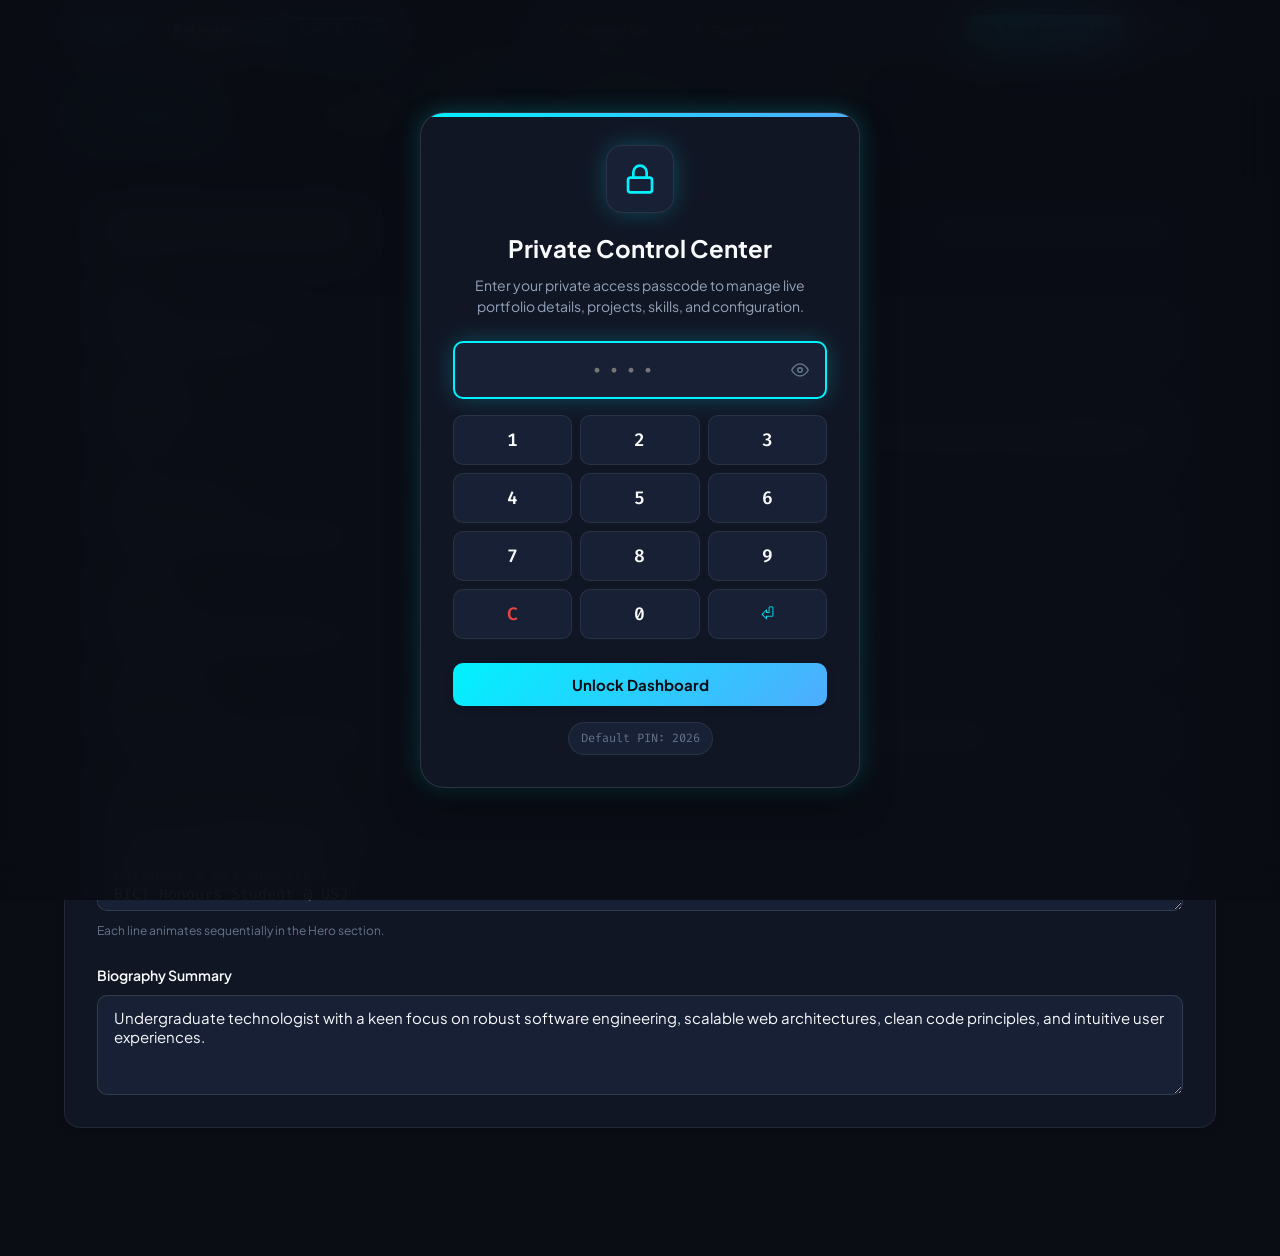
==== commit 9698d7a1: "fix: dynamic monogram synchronization and visual layout alignment refinements Co-authored-by: OpenBo" ====
--- a/admin.html
+++ b/admin.html
@@ -74,8 +74,8 @@
     <div class="container admin-header-content">
       <div class="admin-brand">
         <div class="nav-logo" style="margin: 0;">
-          <span class="monogram">&lt;AM /&gt;</span>
-          <span>Admin Portal</span>
+          <span class="monogram" id="admin-header-monogram">&lt;AM /&gt;</span>
+          <span class="logo-text" id="admin-header-logo-text">Adeepa</span>
         </div>
         <span class="admin-badge">Live Sync Active</span>
       </div>
--- a/css/style.css
+++ b/css/style.css
@@ -262,29 +262,38 @@
 }
 
 .nav-logo {
-  display: flex;
+  display: inline-flex;
   align-items: center;
   gap: var(--space-2);
   font-weight: 700;
   font-size: 1.25rem;
   letter-spacing: -0.01em;
   color: var(--text-primary);
+  text-decoration: none;
+  line-height: 1;
 }
 
 .nav-logo .monogram {
   font-family: var(--font-mono);
   font-size: 1.125rem;
   font-weight: 700;
-  background: var(--accent-gradient);
-  -webkit-background-clip: text;
-  background-clip: text;
-  color: transparent;
-  padding: 4px 8px;
+  color: var(--accent-primary);
+  padding: 4px 10px;
   border-radius: var(--radius-sm);
   background-color: var(--bg-surface-elevated);
   border: 1px solid var(--border-subtle);
-  display: inline-block;
-  transition: transform var(--transition-fast), box-shadow var(--transition-fast);
+  display: inline-flex;
+  align-items: center;
+  justify-content: center;
+  line-height: 1;
+  transition: transform var(--transition-fast), box-shadow var(--transition-fast), border-color var(--transition-fast);
+}
+
+.nav-logo .logo-text,
+.nav-logo span:not(.monogram) {
+  display: inline-flex;
+  align-items: center;
+  line-height: 1;
 }
 
 .nav-logo:hover .monogram {
@@ -542,12 +551,19 @@
 }
 
 /* Button Component Hierarchy */
+.hero-actions {
+  display: flex;
+  flex-direction: column;
+  gap: var(--space-6);
+  margin-bottom: var(--space-12);
+}
+
 .hero-cta-group {
   display: flex;
   flex-wrap: wrap;
   align-items: center;
   gap: var(--space-4);
-  margin-bottom: var(--space-12);
+  margin-bottom: 0;
 }
 
 .btn {
@@ -614,6 +630,15 @@
   gap: var(--space-4);
 }
 
+.socials-label {
+  font-family: var(--font-mono);
+  font-size: 0.8125rem;
+  color: var(--text-muted);
+  text-transform: uppercase;
+  letter-spacing: 0.05em;
+  font-weight: 500;
+}
+
 .social-link {
   display: inline-flex;
   align-items: center;
@@ -825,6 +850,7 @@
   display: grid;
   grid-template-columns: repeat(4, 1fr);
   gap: var(--space-6);
+  align-items: stretch;
 }
 
 .stat-card {
@@ -836,6 +862,11 @@
   transition: transform var(--transition-normal), border-color var(--transition-normal), box-shadow var(--transition-normal);
   position: relative;
   overflow: hidden;
+  display: flex;
+  flex-direction: column;
+  align-items: center;
+  justify-content: center;
+  min-height: 120px;
 }
 
 .stat-card:hover {
@@ -1191,7 +1222,7 @@
 .timeline-dot {
   position: absolute;
   left: calc(-1 * var(--space-8) + 3px);
-  top: 4px;
+  top: 24px;
   width: 18px;
   height: 18px;
   border-radius: 50%;
@@ -1255,6 +1286,7 @@
   display: grid;
   grid-template-columns: 1fr 1.3fr;
   gap: var(--space-8);
+  align-items: stretch;
 }
 
 .contact-info-card {
@@ -1266,6 +1298,7 @@
   display: flex;
   flex-direction: column;
   justify-content: space-between;
+  height: 100%;
 }
 
 .contact-info-card h3 {
@@ -1366,6 +1399,7 @@
   border-radius: var(--radius-lg);
   padding: var(--space-8);
   box-shadow: var(--shadow-md);
+  height: 100%;
 }
 
 .contact-form {
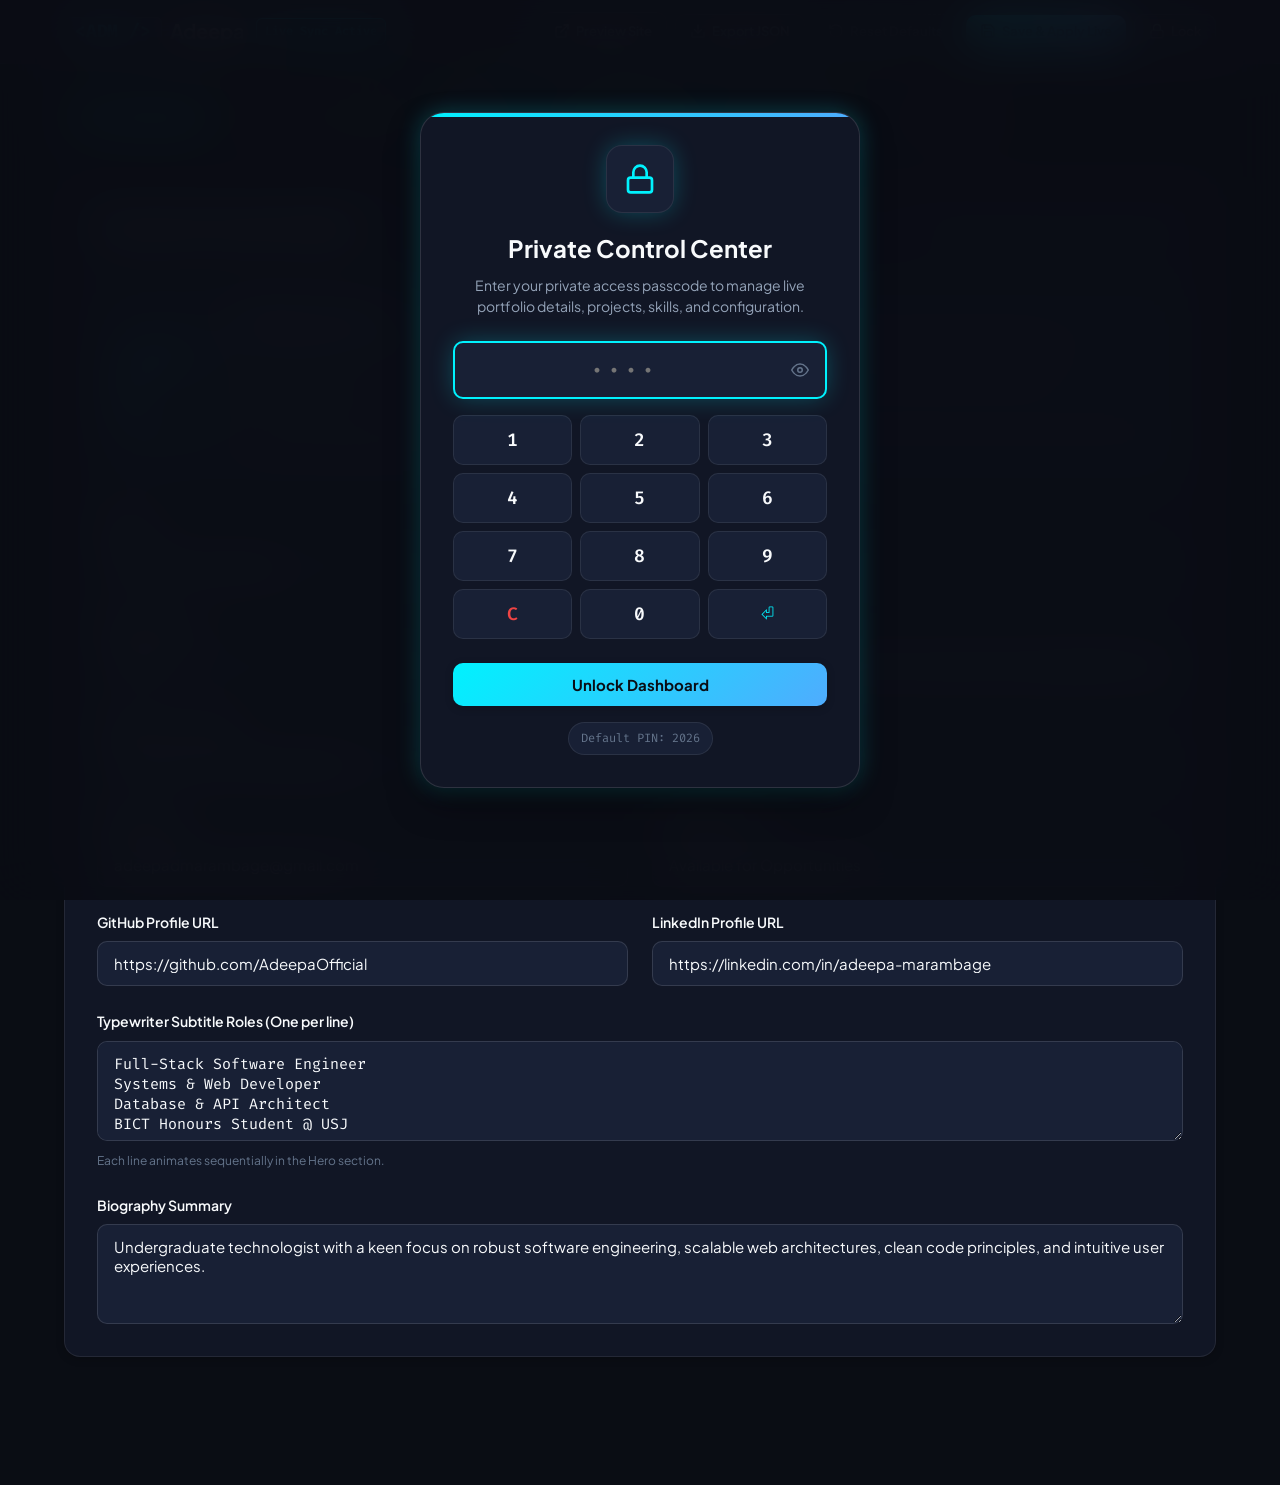
==== commit 900d622c: "Update portfolio website with profile pic" ====
--- a/admin.html
+++ b/admin.html
@@ -143,6 +143,42 @@
           <span class="form-help">Syncs with Hero, About, and Contact sections</span>
         </div>
 
+        <!-- Profile Photo / Avatar Management -->
+        <div class="profile-photo-upload-section">
+          <div class="avatar-preview-container">
+            <img id="admin-avatar-preview" class="admin-avatar-preview-img" src="" alt="Avatar Preview" style="display: none;">
+            <div id="admin-avatar-fallback" class="admin-avatar-fallback-badge">&lt;ADM /&gt;</div>
+          </div>
+          <div class="avatar-upload-controls">
+            <label class="form-label" style="margin-bottom: 4px;">Profile Photo / Avatar</label>
+            <p class="form-help" style="margin-bottom: var(--space-3);">
+              Upload an image from your computer (auto-converted to browser-ready format) or provide an image URL. Syncs live to your portfolio About card.
+            </p>
+            <div class="avatar-actions-row">
+              <label for="profile-photo-file-input" class="btn btn-secondary btn-sm" style="cursor: pointer; margin: 0;">
+                <svg viewBox="0 0 24 24" width="16" height="16" fill="none" stroke="currentColor" stroke-width="2" stroke-linecap="round" stroke-linejoin="round">
+                  <rect x="3" y="3" width="18" height="18" rx="2" ry="2"/>
+                  <circle cx="8.5" cy="8.5" r="1.5"/>
+                  <polyline points="21 15 16 10 5 21"/>
+                </svg>
+                <span>Upload Photo</span>
+              </label>
+              <input type="file" id="profile-photo-file-input" accept="image/*" style="display: none;">
+
+              <button type="button" class="btn btn-tertiary btn-sm" id="remove-photo-btn" style="color: var(--error); border-color: rgba(239, 68, 68, 0.4);">
+                <svg viewBox="0 0 24 24" width="16" height="16" fill="none" stroke="currentColor" stroke-width="2" stroke-linecap="round" stroke-linejoin="round">
+                  <polyline points="3 6 5 6 21 6"/>
+                  <path d="M19 6v14a2 2 0 0 1-2 2H7a2 2 0 0 1-2-2V6m3 0V4a2 2 0 0 1 2-2h4a2 2 0 0 1 2 2v2"/>
+                </svg>
+                <span>Remove Photo</span>
+              </button>
+            </div>
+            <div class="form-group" style="margin-top: var(--space-3); width: 100%;">
+              <input type="text" class="form-control" id="profile-photo-url" placeholder="Or paste image URL (https://... or data:image/...)">
+            </div>
+          </div>
+        </div>
+
         <div class="admin-form-grid">
           <div class="form-group">
             <label class="form-label" for="profile-name">Full Name</label>
--- a/css/style.css
+++ b/css/style.css
@@ -522,6 +522,12 @@
   color: var(--text-muted);
 }
 
+.hero-typewriter-dynamic {
+  display: inline-flex;
+  align-items: baseline;
+  white-space: nowrap;
+}
+
 .hero-typewriter-text {
   color: var(--accent-primary);
   font-family: var(--font-mono);
@@ -655,6 +661,10 @@
 .social-link svg {
   width: 20px;
   height: 20px;
+  display: block;
+}
+
+.social-link svg:not([fill="none"]) {
   fill: currentColor;
 }
 
@@ -711,6 +721,12 @@
   grid-template-columns: 1fr 1.6fr;
   gap: var(--space-8);
   margin-bottom: var(--space-12);
+  align-items: stretch;
+}
+
+.profile-card,
+.about-bio-card {
+  height: 100%;
 }
 
 .profile-card {
@@ -743,6 +759,17 @@
   gap: var(--space-4);
 }
 
+.profile-avatar-img {
+  width: 72px;
+  height: 72px;
+  border-radius: var(--radius-lg);
+  object-fit: cover;
+  border: 2px solid var(--accent-primary);
+  box-shadow: var(--shadow-glow);
+  flex-shrink: 0;
+  display: block;
+}
+
 .avatar-badge {
   width: 72px;
   height: 72px;
@@ -757,17 +784,28 @@
   font-weight: 700;
   color: var(--accent-primary);
   box-shadow: var(--shadow-glow);
+  flex-shrink: 0;
+}
+
+.profile-title-group {
+  display: flex;
+  flex-direction: column;
+  justify-content: center;
 }
 
 .profile-title-group h3 {
   font-size: 1.35rem;
   font-weight: 700;
   color: var(--text-primary);
+  margin: 0 0 4px 0;
+  line-height: 1.25;
 }
 
 .profile-title-group p {
   font-size: 0.875rem;
   color: var(--text-muted);
+  margin: 0;
+  line-height: 1.4;
 }
 
 .profile-meta-list {
@@ -1086,6 +1124,13 @@
   user-select: none;
 }
 
+.mockup-preview-code code {
+  display: block;
+  white-space: nowrap;
+  overflow: hidden;
+  text-overflow: ellipsis;
+}
+
 .mockup-preview-code .dot-bar {
   display: flex;
   gap: 6px;
@@ -1177,6 +1222,11 @@
 .project-link svg {
   width: 16px;
   height: 16px;
+  flex-shrink: 0;
+  display: block;
+}
+
+.project-link svg:not([fill="none"]) {
   fill: currentColor;
 }
 
@@ -1632,8 +1682,9 @@
 
   .hero-typewriter-container {
     font-size: 1.15rem;
-    flex-direction: column;
-    align-items: flex-start;
+    flex-wrap: wrap;
+    align-items: baseline;
+    gap: var(--space-2);
   }
 
   .projects-grid {
--- a/css/admin.css
+++ b/css/admin.css
@@ -327,6 +327,64 @@
   color: var(--text-primary);
 }
 
+.profile-photo-upload-section {
+  display: flex;
+  align-items: center;
+  gap: var(--space-6);
+  padding: var(--space-6);
+  background: var(--bg-surface-elevated);
+  border: 1px solid var(--border-subtle);
+  border-radius: var(--radius-lg);
+  margin-bottom: var(--space-6);
+}
+
+.avatar-preview-container {
+  width: 88px;
+  height: 88px;
+  border-radius: var(--radius-lg);
+  overflow: hidden;
+  border: 2px solid var(--accent-primary);
+  box-shadow: var(--shadow-glow);
+  background: var(--bg-surface);
+  display: flex;
+  align-items: center;
+  justify-content: center;
+  flex-shrink: 0;
+  position: relative;
+}
+
+.admin-avatar-preview-img {
+  width: 100%;
+  height: 100%;
+  object-fit: cover;
+  display: block;
+}
+
+.admin-avatar-fallback-badge {
+  font-family: var(--font-mono);
+  font-size: 1.5rem;
+  font-weight: 700;
+  color: var(--accent-primary);
+  display: flex;
+  align-items: center;
+  justify-content: center;
+  width: 100%;
+  height: 100%;
+}
+
+.avatar-upload-controls {
+  flex-grow: 1;
+  display: flex;
+  flex-direction: column;
+}
+
+.avatar-actions-row {
+  display: flex;
+  align-items: center;
+  flex-wrap: wrap;
+  gap: var(--space-3);
+}
+
 .admin-form-grid {
   display: grid;
   grid-template-columns: repeat(2, 1fr);
@@ -543,4 +601,9 @@
     width: 100%;
     justify-content: flex-start;
   }
-}
+
+  .profile-photo-upload-section {
+    flex-direction: column;
+    align-items: flex-start;
+  }
+}
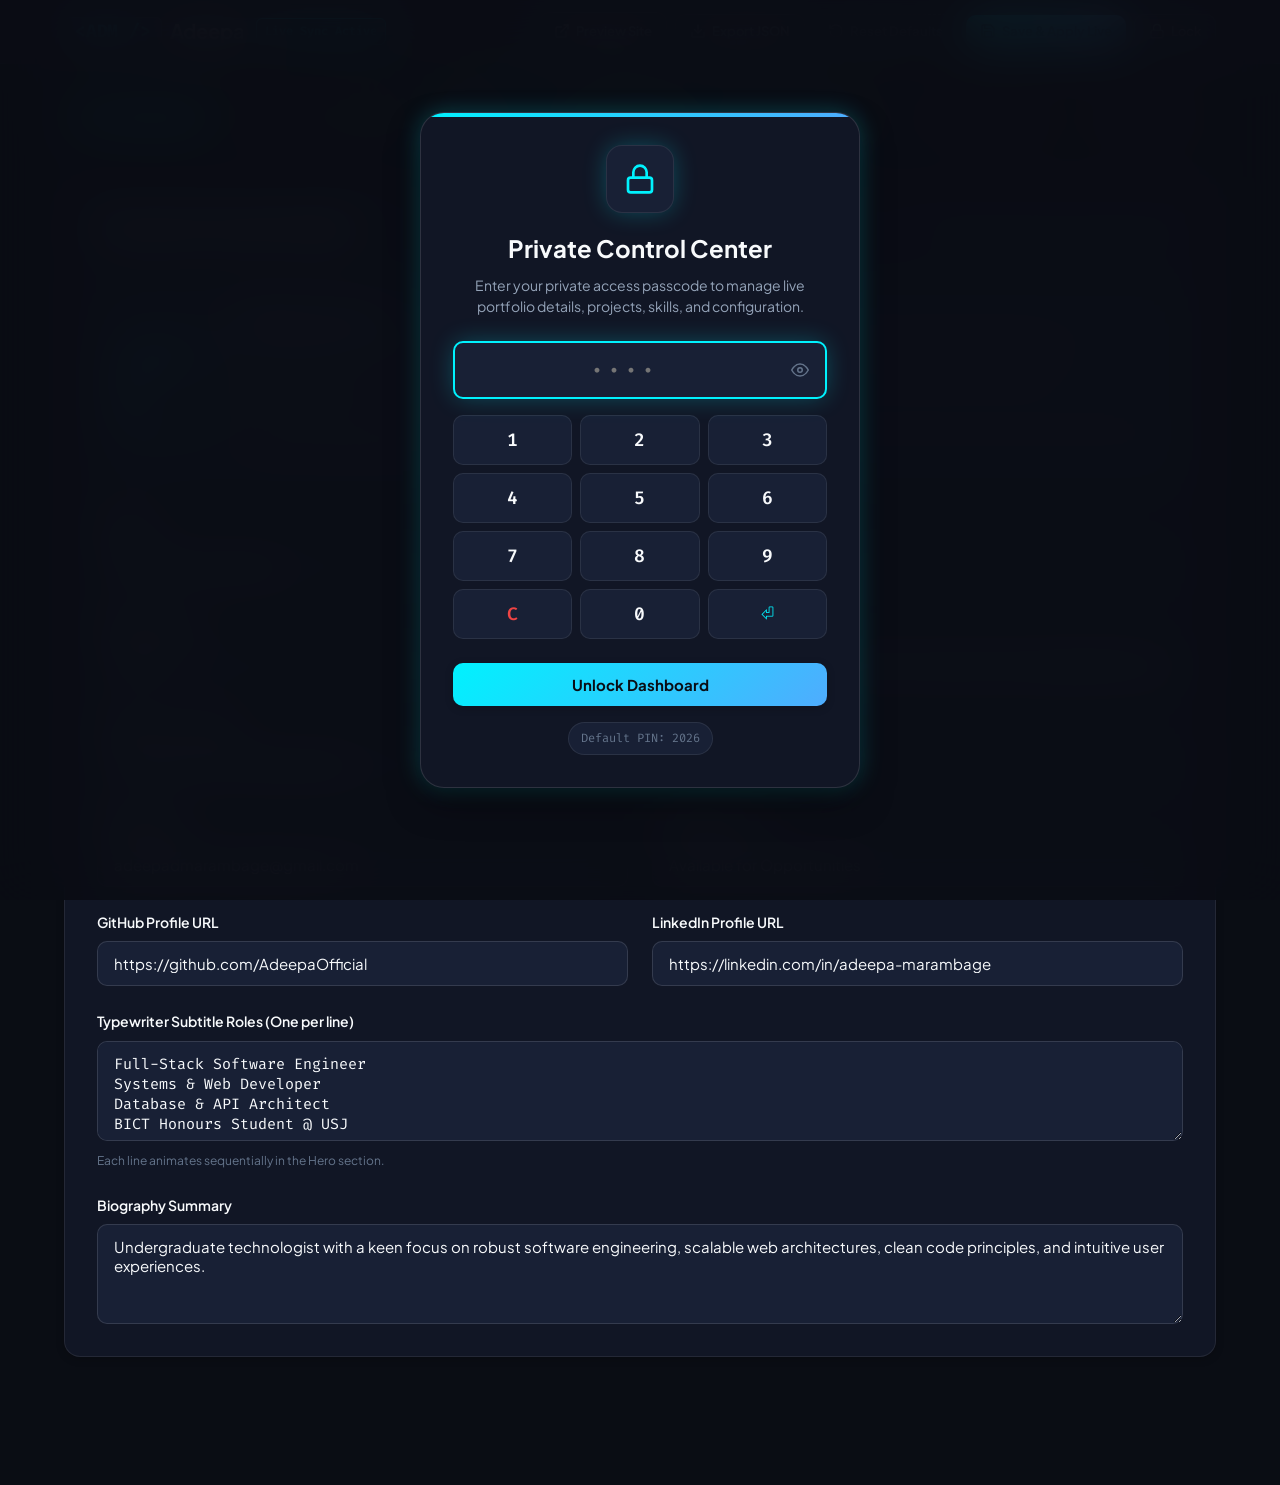
==== commit f1d999b0: "Update portfolio to get connectivity with others" ====
--- a/admin.html
+++ b/admin.html
@@ -125,6 +125,11 @@
         <svg viewBox="0 0 24 24" fill="none" stroke="currentColor" stroke-width="2" stroke-linecap="round" stroke-linejoin="round"><line x1="18" y1="20" x2="18" y2="10"/><line x1="12" y1="20" x2="12" y2="4"/><line x1="6" y1="20" x2="6" y2="14"/></svg>
         <span>Stats &amp; Timeline</span>
       </button>
+      <button type="button" class="admin-tab-btn" data-tab="inbox" id="tab-btn-inbox">
+        <svg viewBox="0 0 24 24" fill="none" stroke="currentColor" stroke-width="2" stroke-linecap="round" stroke-linejoin="round"><path d="M4 4h16c1.1 0 2 .9 2 2v12c0 1.1-.9 2-2 2H4c-1.1 0-2-.9-2-2V6c0-1.1.9-2 2-2z"/><polyline points="22,6 12,13 2,6"/></svg>
+        <span>Messages Inbox</span>
+        <span class="inbox-badge-count" id="inbox-count-badge" style="display: none;">0</span>
+      </button>
       <button type="button" class="admin-tab-btn" data-tab="security">
         <svg viewBox="0 0 24 24" fill="none" stroke="currentColor" stroke-width="2" stroke-linecap="round" stroke-linejoin="round"><rect x="3" y="11" width="18" height="11" rx="2" ry="2"/><path d="M7 11V7a5 5 0 0 1 10 0v4"/></svg>
         <span>Security PIN</span>
@@ -323,7 +328,117 @@
       </div>
     </section>
 
-    <!-- Tab 5: Security PIN -->
+    <!-- Tab 5: Messages Inbox & Contact Settings -->
+    <section class="admin-tab-panel" id="tab-inbox">
+      <!-- Card 1: Form API & Email Forwarding Settings -->
+      <div class="admin-card" style="margin-bottom: var(--space-8);">
+        <div class="admin-card-header">
+          <div>
+            <h3 class="admin-card-title">Contact Form &amp; Email Dispatch API</h3>
+            <span class="form-help">Option A: Route visitor messages directly to your email inbox (adeepadmarambage@gmail.com)</span>
+          </div>
+          <button type="button" class="btn btn-primary btn-sm" id="save-contact-settings-btn">
+            <svg viewBox="0 0 24 24" width="16" height="16" fill="none" stroke="currentColor" stroke-width="2" stroke-linecap="round" stroke-linejoin="round"><path d="M19 21H5a2 2 0 0 1-2-2V5a2 2 0 0 1 2-2h11l5 5v11a2 2 0 0 1-2 2z"/><polyline points="17 21 17 13 7 13 7 21"/><polyline points="7 3 7 8 15 8"/></svg>
+            <span>Save Email Settings</span>
+          </button>
+        </div>
+
+        <div class="inbox-api-banner">
+          <div class="inbox-api-banner-icon">
+            <svg viewBox="0 0 24 24" width="22" height="22" fill="none" stroke="currentColor" stroke-width="2"><path d="M22 12h-4l-3 9L9 3l-3 9H2"/></svg>
+          </div>
+          <div class="inbox-api-banner-text">
+            <strong>Direct Serverless Email Delivery (Web3Forms):</strong>
+            <p>
+              When visitors submit your portfolio's contact form, their message is sent asynchronously to your designated email and also saved directly to the local inbox below. To activate instant email delivery with zero backend servers, enter your free <strong>Web3Forms Access Key</strong>.
+            </p>
+          </div>
+        </div>
+
+        <form id="contact-settings-form" onsubmit="event.preventDefault();">
+          <div class="admin-form-grid" style="margin-bottom: var(--space-4);">
+            <div class="form-group">
+              <label class="form-label" for="setting-form-provider">Active Form Dispatch Provider</label>
+              <select class="form-control" id="setting-form-provider">
+                <option value="web3forms">Web3Forms (Recommended - Free, instant delivery to Gmail)</option>
+                <option value="formspree">Formspree (Alternative Form Endpoint)</option>
+                <option value="mailto">Direct mailto: Link Only (Launches mail client)</option>
+              </select>
+              <span class="form-help">Web3Forms sends directly to your email inbox without redirects or popups.</span>
+            </div>
+
+            <div class="form-group">
+              <label class="form-label" for="setting-notification-email">Notification Email Address</label>
+              <input type="email" class="form-control" id="setting-notification-email" placeholder="adeepadmarambage@gmail.com" value="adeepadmarambage@gmail.com">
+              <span class="form-help">Destination address where visitor messages are sent.</span>
+            </div>
+          </div>
+
+          <div class="admin-form-grid" style="margin-bottom: var(--space-4);">
+            <div class="form-group" id="web3forms-key-group">
+              <label class="form-label" for="setting-web3forms-key">
+                Web3Forms Access Key
+                <a href="https://web3forms.com" target="_blank" rel="noopener noreferrer" class="link-external-hint" style="color: var(--accent-primary); margin-left: 8px; font-weight: normal; font-size: 0.8125rem;">
+                  Get free key at web3forms.com &nearr;
+                </a>
+              </label>
+              <input type="text" class="form-control" id="setting-web3forms-key" placeholder="e.g. 5a1b2c3d-xxxx-xxxx-xxxx-xxxxxxxxxxxx">
+              <span class="form-help">1. Visit <a href="https://web3forms.com" target="_blank" rel="noopener noreferrer" style="color: var(--accent-primary);">web3forms.com</a> &rarr; 2. Enter <code>adeepadmarambage@gmail.com</code> &rarr; 3. Paste the key you receive here.</span>
+            </div>
+
+            <div class="form-group" id="formspree-id-group">
+              <label class="form-label" for="setting-formspree-id">
+                Formspree Form ID (Optional)
+                <a href="https://formspree.io" target="_blank" rel="noopener noreferrer" class="link-external-hint" style="color: var(--accent-primary); margin-left: 8px; font-weight: normal; font-size: 0.8125rem;">
+                  formspree.io &nearr;
+                </a>
+              </label>
+              <input type="text" class="form-control" id="setting-formspree-id" placeholder="e.g. xpzgknpq">
+              <span class="form-help">Only needed if provider is switched to Formspree.</span>
+            </div>
+          </div>
+        </form>
+      </div>
+
+      <!-- Card 2: Received Messages Inbox -->
+      <div class="admin-card">
+        <div class="admin-card-header">
+          <div>
+            <div style="display: flex; align-items: center; gap: var(--space-3);">
+              <h3 class="admin-card-title">Received Messages</h3>
+              <span class="inbox-status-pill" id="inbox-total-count">0 Messages</span>
+            </div>
+            <span class="form-help">Submissions received via your portfolio contact form stored in your browser</span>
+          </div>
+
+          <div style="display: flex; gap: var(--space-2); flex-wrap: wrap;">
+            <button type="button" class="btn btn-secondary btn-sm" id="export-messages-btn" title="Download messages history as JSON">
+              <svg viewBox="0 0 24 24" width="16" height="16" fill="none" stroke="currentColor" stroke-width="2" stroke-linecap="round" stroke-linejoin="round"><path d="M21 15v4a2 2 0 0 1-2 2H5a2 2 0 0 1-2-2v-4"/><polyline points="7 10 12 15 17 10"/><line x1="12" y1="15" x2="12" y2="3"/></svg>
+              <span>Export Inbox</span>
+            </button>
+            <button type="button" class="btn btn-tertiary btn-sm" id="clear-inbox-btn" style="color: var(--error);" title="Clear all stored messages">
+              <svg viewBox="0 0 24 24" width="16" height="16" fill="none" stroke="currentColor" stroke-width="2" stroke-linecap="round" stroke-linejoin="round"><polyline points="3 6 5 6 21 6"/><path d="M19 6v14a2 2 0 0 1-2 2H7a2 2 0 0 1-2-2V6m3 0V4a2 2 0 0 1 2-2h4a2 2 0 0 1 2 2v2"/></svg>
+              <span>Clear Inbox</span>
+            </button>
+          </div>
+        </div>
+
+        <!-- Search / Filter toolbar -->
+        <div class="inbox-toolbar">
+          <div class="inbox-search-box">
+            <svg viewBox="0 0 24 24" width="16" height="16" fill="none" stroke="currentColor" stroke-width="2"><circle cx="11" cy="11" r="8"/><line x1="21" y1="21" x2="16.65" y2="16.65"/></svg>
+            <input type="text" id="inbox-search-input" placeholder="Search by sender, email, subject, or message content...">
+          </div>
+        </div>
+
+        <!-- Messages Container -->
+        <div id="inbox-messages-container" class="inbox-messages-list">
+          <!-- Dynamically populated or empty state -->
+        </div>
+      </div>
+    </section>
+
+    <!-- Tab 6: Security PIN -->
     <section class="admin-tab-panel" id="tab-security">
       <div class="admin-card" style="max-width: 600px;">
         <div class="admin-card-header">
--- a/css/admin.css
+++ b/css/admin.css
@@ -583,6 +583,250 @@
   resize: vertical;
 }
 
+/* --- 9. Messages Inbox & Contact Settings --- */
+.inbox-badge-count {
+  display: inline-flex;
+  align-items: center;
+  justify-content: center;
+  min-width: 18px;
+  height: 18px;
+  padding: 0 6px;
+  border-radius: var(--radius-full);
+  font-size: 0.7rem;
+  font-weight: 700;
+  font-family: var(--font-mono);
+  background: var(--accent-primary);
+  color: #07090e;
+  box-shadow: 0 0 8px var(--accent-glow);
+  margin-left: 4px;
+}
+
+.inbox-api-banner {
+  display: flex;
+  align-items: flex-start;
+  gap: var(--space-4);
+  background: rgba(0, 240, 255, 0.05);
+  border: 1px solid rgba(0, 240, 255, 0.2);
+  border-radius: var(--radius-md);
+  padding: var(--space-4) var(--space-5);
+  margin-bottom: var(--space-6);
+}
+
+.inbox-api-banner-icon {
+  color: var(--accent-primary);
+  flex-shrink: 0;
+  margin-top: 2px;
+}
+
+.inbox-api-banner-text strong {
+  color: var(--text-primary);
+  display: block;
+  margin-bottom: var(--space-1);
+  font-size: 0.9375rem;
+}
+
+.inbox-api-banner-text p {
+  color: var(--text-secondary);
+  font-size: 0.875rem;
+  line-height: 1.5;
+  margin: 0;
+}
+
+.inbox-status-pill {
+  font-size: 0.75rem;
+  font-family: var(--font-mono);
+  font-weight: 600;
+  color: var(--accent-primary);
+  background: var(--accent-glow-subtle);
+  border: 1px solid rgba(0, 240, 255, 0.3);
+  padding: 3px 10px;
+  border-radius: var(--radius-full);
+}
+
+.inbox-toolbar {
+  margin-bottom: var(--space-6);
+}
+
+.inbox-search-box {
+  position: relative;
+  display: flex;
+  align-items: center;
+}
+
+.inbox-search-box svg {
+  position: absolute;
+  left: 14px;
+  color: var(--text-muted);
+  pointer-events: none;
+}
+
+.inbox-search-box input {
+  width: 100%;
+  padding: 10px 14px 10px 40px;
+  background: var(--bg-surface-elevated);
+  border: 1px solid var(--border-subtle);
+  border-radius: var(--radius-md);
+  color: var(--text-primary);
+  font-size: 0.875rem;
+  transition: all var(--transition-fast);
+}
+
+.inbox-search-box input:focus {
+  border-color: var(--accent-primary);
+  box-shadow: 0 0 10px var(--accent-glow-subtle);
+  outline: none;
+}
+
+.inbox-messages-list {
+  display: flex;
+  flex-direction: column;
+  gap: var(--space-4);
+}
+
+.inbox-message-card {
+  background: var(--bg-surface-elevated);
+  border: 1px solid var(--border-card);
+  border-radius: var(--radius-lg);
+  padding: var(--space-6);
+  transition: all var(--transition-fast);
+  position: relative;
+}
+
+.inbox-message-card:hover {
+  border-color: var(--border-subtle);
+  box-shadow: var(--shadow-md);
+}
+
+.inbox-card-top {
+  display: flex;
+  justify-content: space-between;
+  align-items: flex-start;
+  gap: var(--space-4);
+  margin-bottom: var(--space-3);
+  flex-wrap: wrap;
+}
+
+.inbox-sender-group {
+  display: flex;
+  align-items: center;
+  gap: var(--space-3);
+}
+
+.inbox-sender-avatar {
+  width: 42px;
+  height: 42px;
+  border-radius: var(--radius-full);
+  background: var(--accent-glow-subtle);
+  border: 1px solid var(--accent-primary);
+  color: var(--accent-primary);
+  display: flex;
+  align-items: center;
+  justify-content: center;
+  font-weight: 700;
+  font-family: var(--font-mono);
+  font-size: 0.9375rem;
+  flex-shrink: 0;
+}
+
+.inbox-sender-details h4 {
+  font-size: 1rem;
+  font-weight: 700;
+  color: var(--text-primary);
+  margin-bottom: 2px;
+}
+
+.inbox-sender-email {
+  font-size: 0.8125rem;
+  color: var(--accent-primary);
+  text-decoration: none;
+}
+
+.inbox-sender-email:hover {
+  text-decoration: underline;
+}
+
+.inbox-meta-right {
+  display: flex;
+  flex-direction: column;
+  align-items: flex-end;
+  gap: 4px;
+  font-size: 0.75rem;
+  color: var(--text-muted);
+}
+
+.inbox-delivery-tag {
+  display: inline-flex;
+  align-items: center;
+  gap: 4px;
+  font-family: var(--font-mono);
+  font-size: 0.7rem;
+  padding: 2px 8px;
+  border-radius: var(--radius-full);
+  background: rgba(16, 185, 129, 0.12);
+  color: #10b981;
+  border: 1px solid rgba(16, 185, 129, 0.3);
+}
+
+.inbox-subject-line {
+  font-weight: 600;
+  font-size: 0.9375rem;
+  color: var(--text-primary);
+  margin-bottom: var(--space-2);
+}
+
+.inbox-message-content {
+  background: var(--bg-base);
+  border: 1px solid var(--border-subtle);
+  border-radius: var(--radius-md);
+  padding: var(--space-4);
+  font-size: 0.875rem;
+  line-height: 1.6;
+  color: var(--text-secondary);
+  white-space: pre-wrap;
+  word-break: break-word;
+  margin-bottom: var(--space-4);
+}
+
+.inbox-card-actions {
+  display: flex;
+  align-items: center;
+  gap: var(--space-2);
+  justify-content: flex-end;
+}
+
+.inbox-empty-state {
+  text-align: center;
+  padding: var(--space-12) var(--space-4);
+  color: var(--text-muted);
+}
+
+.inbox-empty-icon {
+  width: 56px;
+  height: 56px;
+  margin: 0 auto var(--space-4);
+  border-radius: var(--radius-full);
+  background: var(--bg-surface-elevated);
+  border: 1px solid var(--border-subtle);
+  display: flex;
+  align-items: center;
+  justify-content: center;
+  color: var(--text-muted);
+}
+
+.inbox-empty-state h4 {
+  font-size: 1.125rem;
+  font-weight: 600;
+  color: var(--text-secondary);
+  margin-bottom: var(--space-2);
+}
+
+.inbox-empty-state p {
+  font-size: 0.875rem;
+  max-width: 440px;
+  margin: 0 auto;
+  line-height: 1.5;
+}
+
 /* Responsive queries */
 @media (max-width: 900px) {
   .admin-form-grid,
